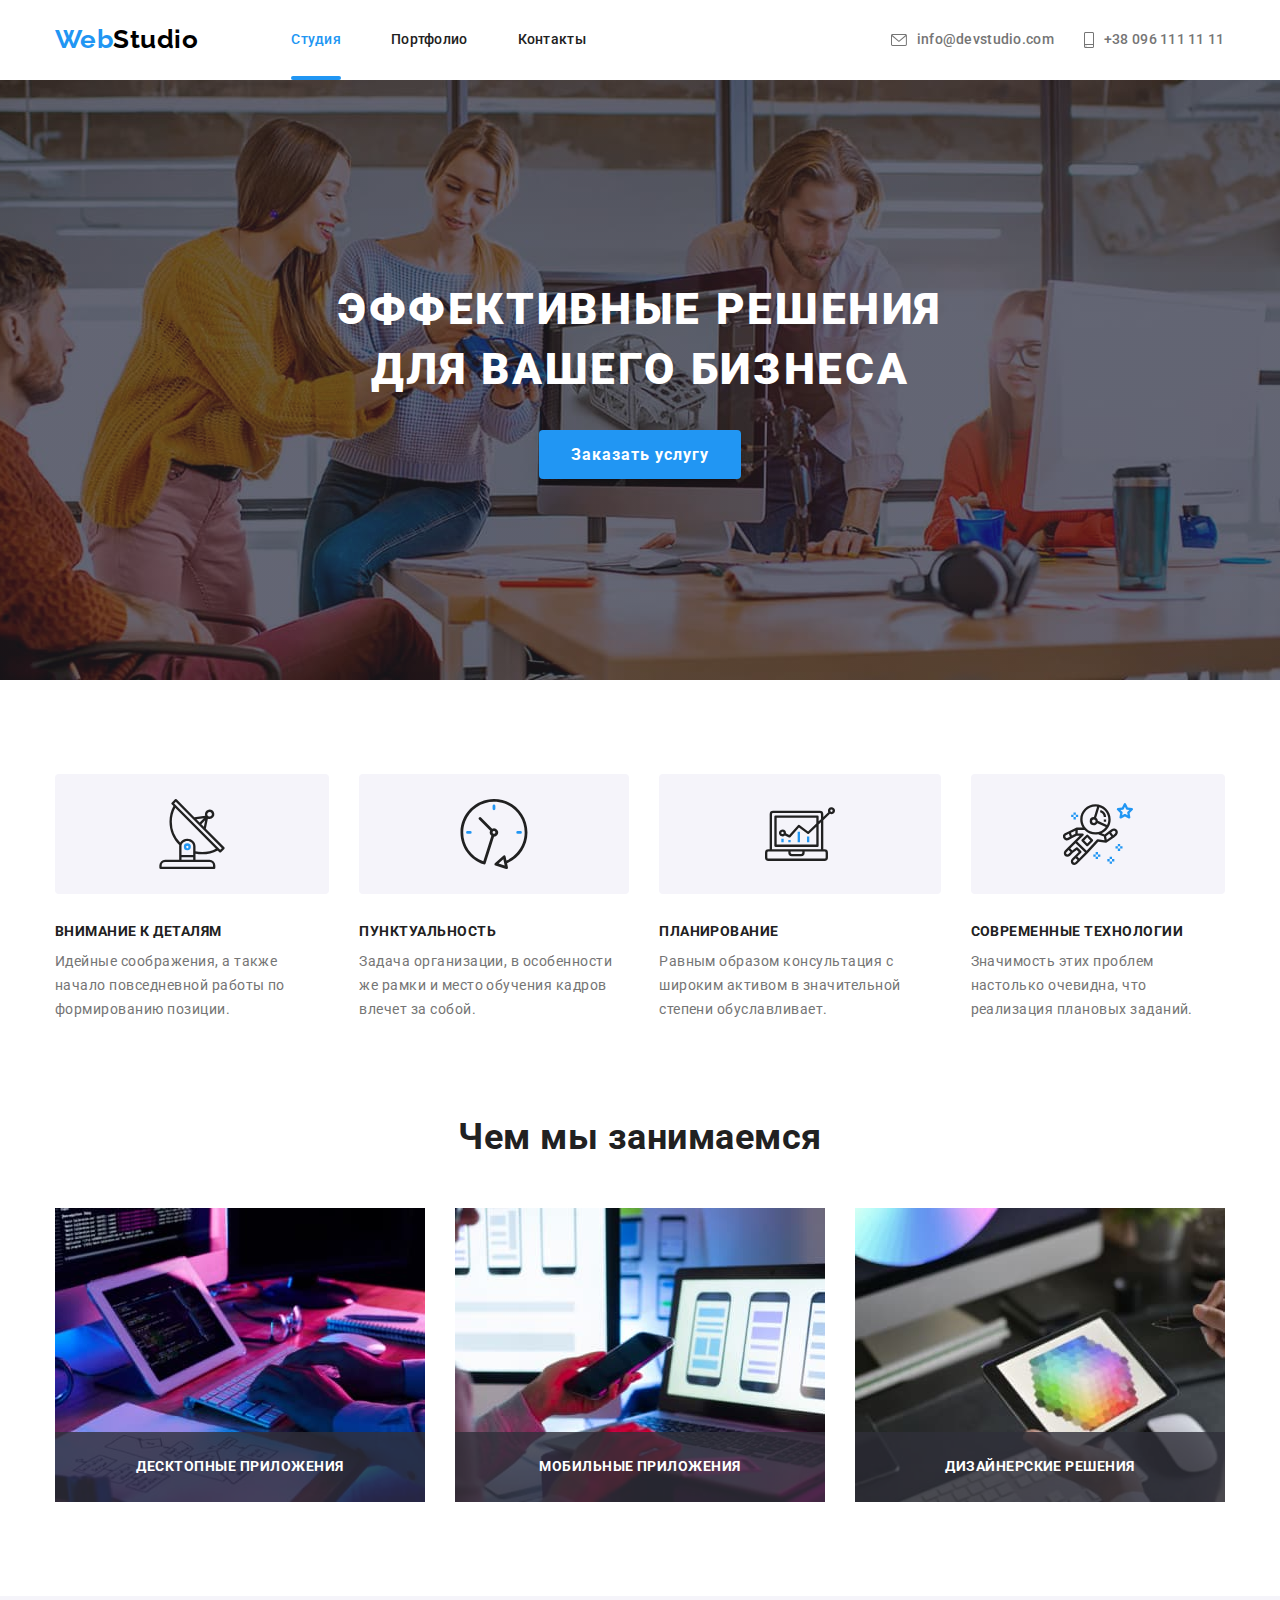
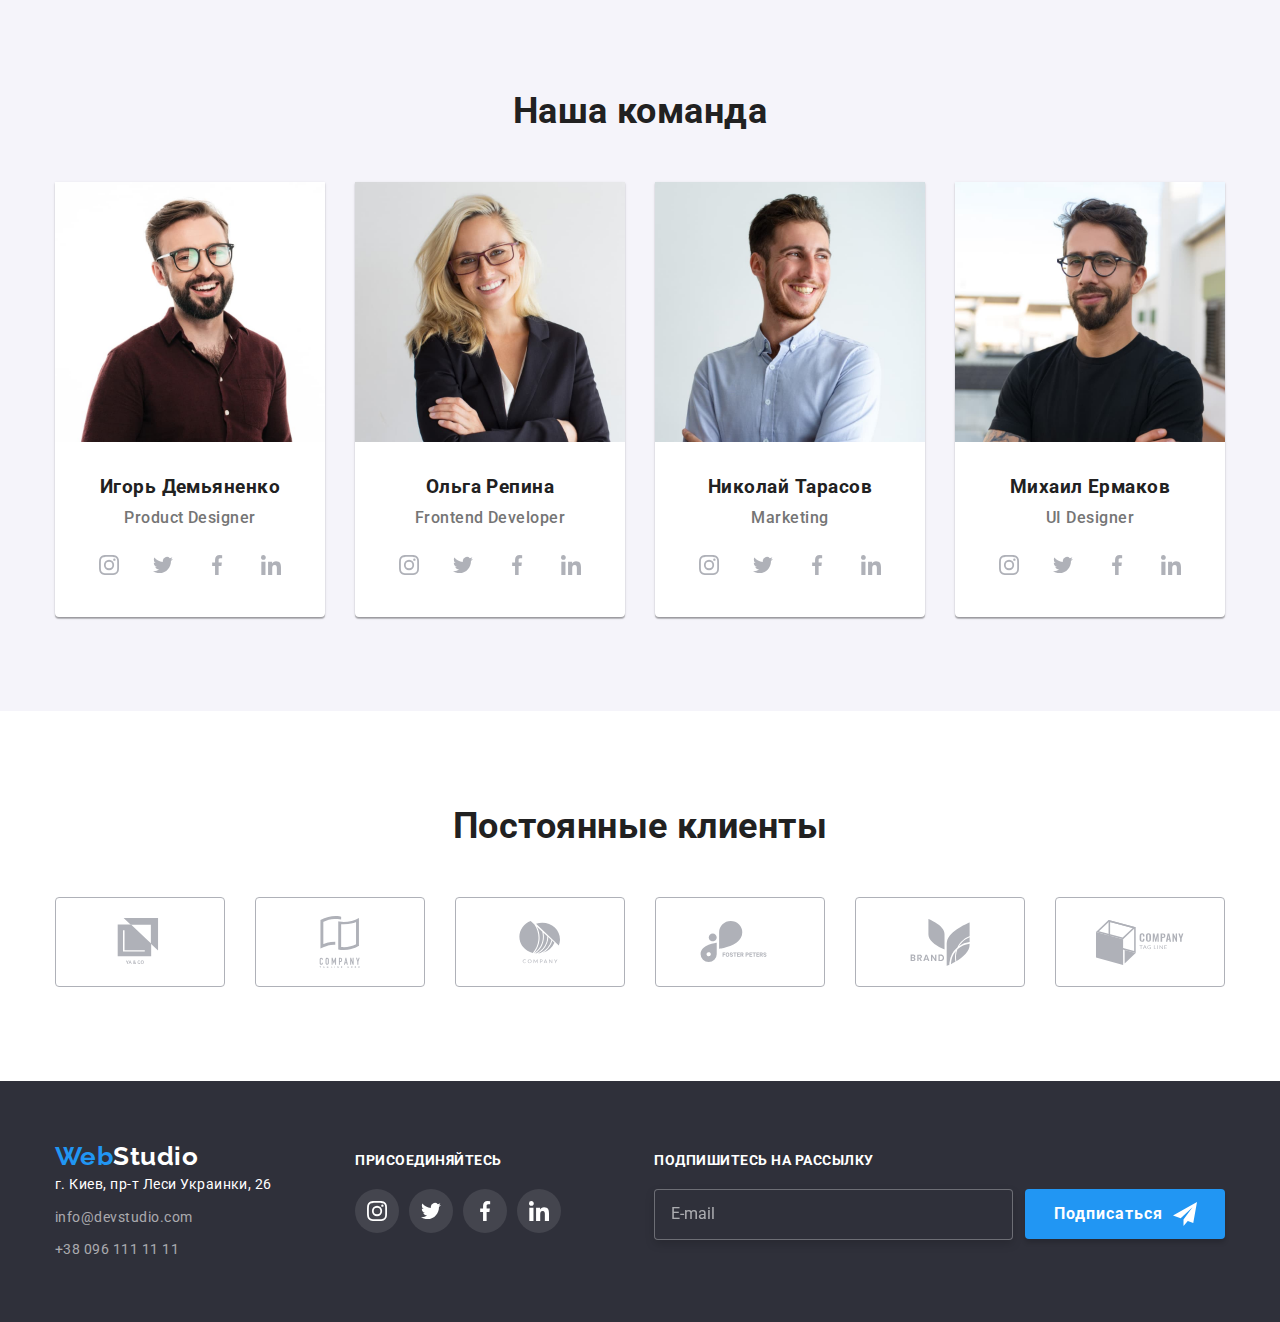
==== index.html @ 3067568b "Редактирует классы, добавляет основные scss файлы" ====
<!DOCTYPE html>
<html lang="ru">

<head>
    <meta charset="UTF-8">
    <meta name="viewport" content="width=device-width, initial-scale=1.0">
    <link rel="stylesheet" href="https://cdnjs.cloudflare.com/ajax/libs/modern-normalize/1.0.0/modern-normalize.min.css">
    <link rel="preconnect" href="https://fonts.gstatic.com">
    <link rel="stylesheet" href="https://fonts.googleapis.com/css2?family=Raleway:wght@700&family=Roboto:wght@400;500;700;900&display=swap">
    <link rel="stylesheet" href="./css/main.min.css">
    <title>Студия</title>
</head>

<body>
    <!-- Шапка сайта-->
    <header class="header">
        <div class="container header-container">
            <nav class="header-nav">
                <a href="#" class="link logo header-logo"><span class="logo-web">Web</span>Studio</a>
                <ul class="list nav-list">
                    <li class="nav-item"><a class="link nav-link nav-link--current" href="./index.html">Студия</a></li>
                    <li class="nav-item"><a class="link nav-link nav-link--inactive" href="./portfolio.html">Портфолио</a></li>
                    <li class="nav-item"><a class="link nav-link nav-link--inactive" href="#">Контакты</a></li>
                </ul>
            </nav>

            <ul class="list header-contacts">
                <li class="contacts-item contacts-item--position">
                    <a class="link contacts-link" href="mailto:info@devstudio.com">
                    <svg class="contacts-icon" width="16px" height="12px">
                        <use href="./images/sprite.svg#icon-envelope"></use>
                    </svg>
                    info@devstudio.com</a>
                </li>
                <li class="contacts-item">
                    <a class="link contacts-link" href="tel:+380961111111">
                    <svg class="contacts-icon" width="10px" height="16px">
                        <use href="./images/sprite.svg#icon-smartphone"></use>
                    </svg>
                    +38 096 111 11 11</a>
                </li>
            </ul>
        </div>
    </header>

    <main>
        <!-- Герой -->
        <div class="hero-overlay">
            <section class="hero">
                <div class="container hero-container">
                    <h1 class="hero-title">Эффективные решения <br />для вашего бизнеса</h1>
                    <button class="hero-button" data-modal-open type="button" >Заказать услугу</button>
                </div>
            </section>
        </div>

        <!-- Преимущества -->
        <section class="advantages">
            <div class="container">
                <h2 class="advantages-title">Наши преимущества</h2>
                <ul class="list advantages-list">
                    <li class="advantages-item">
                        <div class="advantages-img">
                            <svg class="advantages-icon" width="70px" height="70px">
                                <use href="./images/sprite.svg#icon-antenna"></use>
                            </svg>
                        </div>
                        <h3 class="advantages-subtitle">Внимание к деталям</h3>
                        <p class="advantages-text">Идейные соображения, а также начало повседневной работы по формированию позиции.</p>
                    </li>
                    <li class="advantages-item">
                        <div class="advantages-img">
                            <svg class="advantages-icon" width="70px" height="70px">
                                <use href="./images/sprite.svg#icon-clock"></use>
                            </svg>
                        </div>
                        <h3 class="advantages-subtitle">Пунктуальность</h3>
                        <p class="advantages-text">Задача организации, в особенности же рамки и место обучения кадров влечет за собой.</p>
                    </li>
                    <li class="advantages-item">
                        <div class="advantages-img">
                            <svg class="advantages-icon" width="70px" height="70px">
                                <use href="./images/sprite.svg#icon-diagram"></use>
                            </svg>
                        </div>
                        <h3 class="advantages-subtitle">Планирование</h3>
                        <p class="advantages-text">Равным образом консультация с широким активом в значительной степени обуславливает.</p>
                    </li>
                    <li class="advantages-item">
                        <div class="advantages-img">
                            <svg class="advantages-icon" width="70px" height="70px">
                                <use href="./images/sprite.svg#icon-astronaut"></use>
                            </svg>
                        </div>
                        <h3 class="advantages-subtitle">Современные технологии</h3>
                        <p class="advantages-text">Значимость этих проблем настолько очевидна, что реализация плановых заданий.</p>
                    </li>
                </ul>
            </div>
        </section>

        <!-- Специализация -->
        <section class="specialty">
            <div class="container">
                <h2 class="specialty-title">Чем мы занимаемся</h2>
                <ul class="list specialty-list">
                    <li class="specialty-item">
                        <div class="specialty-thumb">
                            <img class="specialty-img" src="./images/occupation1.jpg" 
                            alt="Верстка веб-страниц"
                            width="370"
                            />
                            <div class="specialty-div">
                                <h3 class="specialty-subtitle">
                                    Десктопные приложения
                                </h3>
                            </div>
                        </div>
                    </li>
                    <li class="specialty-item">
                        <div class="specialty-thumb">
                            <img class="specialty-img" src="./images/occupation2.jpg" 
                            alt="Создание пользовательского интерфейса"
                            width="370"
                            />
                            <div class="specialty-div">
                                <h3 class="specialty-subtitle">
                                    Мобильные приложения
                                </h3>
                            </div>
                        </div>
                    </li>
                    <li class="specialty-item">
                        <div class="specialty-thumb">
                            <img  class="specialty-img" src="./images/occupation3.jpg" 
                            alt="Подбор цветовой палитры"
                            width="370"
                            />
                            <div class="specialty-div">
                                <h3 class="specialty-subtitle">
                                    Дизайнерские решения
                                </h3>
                            </div>
                        </div>
                    </li>
                </ul>
            </div>
        </section>

        <!-- Команда -->
        <section class="team">
            <div class="container">
                <h2 class="team-title">Наша команда</h2>
                <ul class="list workers-list">
                    <li class="workers-item">
                        <img src="./images/worker1.jpg" 
                        alt="Фото члена команды номер 1"
                        width="270"
                        />
                        <h3 class="workers-name">Игорь Демьяненко</h3>
                        <p class="workers-text">Product Designer</p>
                        <ul class="list social-list">
                            <li class="social-item">
                                <a class="link social-link" href="#">
                                    <svg class="social-icon" wigth="20" height="20">
                                        <use href="./images/sprite.svg#icon-instagram1"></use>
                                    </svg>
                                </a>
                            </li>
                            <li class="social-item">
                                <a class="link social-link" href="#">
                                    <svg class="social-icon" wigth="20" height="20">
                                        <use href="./images/sprite.svg#icon-twitter1"></use>
                                    </svg>
                                </a>
                            </li>
                            <li class="social-item">
                                <a class="link social-link" href="#">
                                    <svg class="social-icon" wigth="20" height="20">
                                        <use href="./images/sprite.svg#icon-facebook1"></use>
                                    </svg>
                                </a>
                            </li>
                            <li class="social-item">
                                <a class="link social-link" href="#">
                                    <svg class="social-icon" wigth="20" height="20">
                                        <use href="./images/sprite.svg#icon-linkedin1"></use>
                                    </svg>
                                </a>
                            </li>
                        </ul>
                    </li>
                    <li class="workers-item">
                        <img src="./images/worker2.jpg" 
                        alt="Фото члена команды номер 2"
                        width="270"
                        />
                        <h3 class="workers-name">Ольга Репина</h3>
                        <p class="workers-text">Frontend Developer</p>
                        <ul class="list social-list">
                            <li class="social-item">
                                <a class="link social-link" href="#">
                                    <svg class="social-icon" wigth="20" height="20">
                                        <use href="./images/sprite.svg#icon-instagram1"></use>
                                    </svg>
                                </a>
                            </li>
                            <li class="social-item">
                                <a class="link social-link" href="#">
                                    <svg class="social-icon" wigth="20" height="20">
                                        <use href="./images/sprite.svg#icon-twitter1"></use>
                                    </svg>
                                </a>
                            </li>
                            <li class="social-item">
                                <a class="link social-link" href="#">
                                    <svg class="social-icon" wigth="20" height="20">
                                        <use href="./images/sprite.svg#icon-facebook1"></use>
                                    </svg>
                                </a>
                            </li>
                            <li class="social-item">
                                <a class="link social-link" href="#">
                                    <svg class="social-icon" wigth="20" height="20">
                                        <use href="./images/sprite.svg#icon-linkedin1"></use>
                                    </svg>
                                </a>
                            </li>
                        </ul>
                    </li>
                    <li class="workers-item">
                        <img src="./images/worker3.jpg" 
                        alt="Фото члена команды номер 3"
                        width="270"
                        />
                        <h3 class="workers-name">Николай Тарасов</h3>
                        <p class="workers-text">Marketing</p>
                        <ul class="list social-list">
                            <li class="social-item">
                                <a class="link social-link" href="#">
                                    <svg class="social-icon" wigth="20" height="20">
                                        <use href="./images/sprite.svg#icon-instagram1"></use>
                                    </svg>
                                </a>
                            </li>
                            <li class="social-item">
                                <a class="link social-link" href="#">
                                    <svg class="social-icon" wigth="20" height="20">
                                        <use href="./images/sprite.svg#icon-twitter1"></use>
                                    </svg>
                                </a>
                            </li>
                            <li class="social-item">
                                <a class="link social-link" href="#">
                                    <svg class="social-icon" wigth="20" height="20">
                                        <use href="./images/sprite.svg#icon-facebook1"></use>
                                    </svg>
                                </a>
                            </li>
                            <li class="social-item">
                                <a class="link social-link" href="#">
                                    <svg class="social-icon" wigth="20" height="20">
                                        <use href="./images/sprite.svg#icon-linkedin1"></use>
                                    </svg>
                                </a>
                            </li>
                        </ul>
                    </li>
                    <li class="workers-item"> 
                        <img src="./images/worker4.jpg" 
                        alt="Фото члена команды номер 4"
                        width="270"
                        />
                        <h3 class="workers-name">Михаил Ермаков</h3>
                        <p class="workers-text">UI Designer</p>
                        <ul class="list social-list">
                            <li class="social-item">
                                <a class="link social-link" href="#">
                                    <svg class="social-icon" wigth="20" height="20">
                                        <use href="./images/sprite.svg#icon-instagram1"></use>
                                    </svg>
                                </a>
                            </li>
                            <li class="social-item">
                                <a class="link social-link" href="#">
                                    <svg class="social-icon" wigth="20" height="20">
                                        <use href="./images/sprite.svg#icon-twitter1"></use>
                                    </svg>
                                </a>
                            </li>
                            <li class="social-item">
                                <a class="link social-link" href="#">
                                    <svg class="social-icon" wigth="20" height="20">
                                        <use href="./images/sprite.svg#icon-facebook1"></use>
                                    </svg>
                                </a>
                            </li>
                            <li class="social-item">
                                <a class="link social-link" href="#">
                                    <svg class="social-icon" wigth="20" height="20">
                                        <use href="./images/sprite.svg#icon-linkedin1"></use>
                                    </svg>
                                </a>
                            </li>
                        </ul>
                    </li>
                </ul>
            </div>
        </section>

        <!-- Постоянные клиенты -->
        <section class="customers">
            <div class="container">
                <h2 class="customers-title">Постоянные клиенты</h2>
                <ul class="list customers-list">
                    <li class="customers-item">
                        <a class="link customers-link" href="#">
                            <svg class="customers-icon" wigth="44.27" height="49.23">
                                <use href="./images/sprite.svg#icon-logo1"></use>
                            </svg>
                        </a>
                    </li>
                    <li class="customers-item">
                        <a class="link customers-link" href="#">
                            <svg class="customers-icon" wigth="40" height="52">
                                <use href="./images/sprite.svg#icon-logo2">
                            </svg>
                        </a>
                    </li>
                    <li class="customers-item">
                        <a class="link customers-link" href="#">
                            <svg class="customers-icon" wigth="41" height="42.6">
                                <use href="./images/sprite.svg#icon-logo3">
                            </svg>
                        </a>
                    </li>
                    <li class="customers-item">
                        <a class="link customers-link" href="#">
                            <svg class="customers-icon" wigth="79.66" height="42.02">
                                <use href="./images/sprite.svg#icon-logo4">
                            </svg>
                        </a>
                    </li>
                    <li class="customers-item">
                        <a class="link customers-link" href="#">
                            <svg class="customers-icon" wigth="59" height="47">
                                <use href="./images/sprite.svg#icon-logo5">
                            </svg>
                        </a>
                    </li>
                    <li class="customers-item">
                        <a class="link customers-link" href="#">
                            <svg class="customers-icon" wigth="88.48" height="45.44">
                                <use href="./images/sprite.svg#icon-logo6">
                            </svg>
                        </a>
                    </li>
                </ul>
            </div>
        </section>
    </main>

    <!-- Футер -->
    <footer class="footer-section">
        <div class="container footer-container">

            <!-- Контакты в футере -->
            <div class="contacts-footer">
                <a class="logo link" href="#">
                    <span class="logo-web">Web</span><span class="logo-studio">Studio</span>
                </a>
                
                <ul class="footer list">
                    <li class="footer-item">
                        <address>г. Киев, пр-т Леси Украинки, 26</address>
                    </li>
                    <li class="footer-item">
                        <a class="contact link" href="mailto:info@devstudio.com">info@devstudio.com</a>
                    </li>
                    <li class="footer-item">
                        <a class="contact link" href="tel:+380961111111">+38 096 111 11 11</a>
                    </li>
                </ul>
            </div>

            <!-- Соц. сети в футере -->
            <div class="join-footer">
                <h3 class="join-title">Присоединяйтесь</h3>
                <ul class="join list">
                    <li class="join-item icon-instagram">
                        <a class="link" href="#">
                            <svg class="join-icon" wigth="20" height="20">
                                <use href="./images/sprite.svg#icon-instagram1">
                            </svg>
                        </a>
                    </li>
                    <li class="join-item icon-twitter">
                        <a class="link" href="#">
                            <svg class="join-icon" wigth="20" height="20">
                                <use href="./images/sprite.svg#icon-twitter1">
                            </svg>
                        </a>
                    </li>
                    <li class="join-item icon-facebook">
                        <a class="link" href="#">
                            <svg class="join-icon" wigth="20" height="20">
                                <use href="./images/sprite.svg#icon-facebook1">
                            </svg>
                        </a>
                    </li>
                    <li class="join-item icon-linkedin">
                        <a class="link" href="#">
                            <svg class="join-icon" wigth="20" height="20">
                                <use href="./images/sprite.svg#icon-linkedin1">
                            </svg>
                        </a>
                    </li>
                </ul>
            </div>

            <!-- Подписаться в футере -->
             <form name="subscribe_form" class="subscribe-form" autocomplete="on">
                <div class="subscribe-field">
                    <label class="subscribe-label">
                        <span class="label-text">Подпишитесь на рассылку</span>
                        <input type="email" name="user_email" placeholder="E-mail"/>
                    </label>
                </div>
            </form>
            <div>
            <button type="submit" class="subscribe-button">
                Подписаться
                <svg class="subscribe-icon" width="24px" height="24px">
                    <use href="./images/sprite.svg#icon-send"></use>
                </svg>
            </button>
            </div>
        </div>

        <!-- Модальное окно -->
        <div class="backdrop is-hidden" data-modal>
            <div class="modal">
                <div class="close-button-contaiter">
                    <button class="close-button" data-modal-close type="button">
                        <svg class="close-icon" wigth="18" height="18">
                            <use href="./images/sprite.svg#icon-close"></use>
                        </svg>
                    </button>
                </div>

                <h2 class="modal-title">Оставьте свои данные, мы вам перезвоним</h2>
                <form name="user_form" class="user-form" autocomplete="on">
                    <div class="form-field">
                        <label for="user_name" class="form-label"></label>
                        <span class="label-title">Имя</span>
                        <div class="position-container">                           
                            <input type="text" name="user_name" id="user_name" class="form-input" />
                            <svg class="person icon-form" wigth="18" height="18">
                                <use href="./images/sprite.svg#icon-person"></use>
                            </svg>
                        </div>
                    </div>

                    <div class="form-field">
                        <label for="user_tel" class="form-label"></label>
                        <span class="label-title">Телефон</span>
                        <div class="position-container">
                            <input type="tel" name="user_tel" id="user_tel" class="form-input" />
                            <svg class="phone icon-form" wigth="18" height="18">
                                <use href="./images/sprite.svg#icon-phone"></use>
                            </svg>
                        </div>
                    </div>

                    <div class="form-field">
                        <label for="user_email" class="form-label"></label>
                        <span class="label-title">Почта</span>
                        <div class="position-container">
                            <input type="email" name="user_email" id="user_email" class="form-input" />
                            <svg class="email icon-form" wigth="18" height="18">
                                <use href="./images/sprite.svg#icon-email"></use>
                            </svg>
                        </div>
                    </div>

                    <div class="form-field">
                        <label class="form-label">
                            <span class="label-title">Комментарий</span>
                            <textarea name="comment" rows="5" 
                            class="comment" placeholder="Введите текст"></textarea>
                        </label>
                    </div>
                    
                    <div class="agreement-field">                        
                        <label class="agree-label">
                            <input type="checkbox" name="agreement" value="agree" class="agree-checkbox" />
                            <span class="check-icon"></span>
                            <span class="agree-text">Соглашаюсь с рассылкой и принимаю
                                <a class="agree-link" href="#">Условия договора</a> 
                            </span>
                        </label>
                    </div>

                    <div class="button-field">
                        <button type="submit" class="send-button">
                            Отправить
                        </button>
                    </div>
                </form>

            </div>
        </div>
    </footer>

    <script src="./js/modal.js"></script>
</body>
</html>
---- css/main.min.css ----
html{-webkit-box-sizing:border-box;box-sizing:border-box}*,*::before,*::after{-webkit-box-sizing:inherit;box-sizing:inherit}body{margin:0;font-family:"Roboto",sans-serif;letter-spacing:0.03em;color:#212121;background-color:#fff}.list{list-style:none}.link{text-decoration:none}.link:visited{color:#212121}.container{width:1200px;margin-right:auto;margin-left:auto;padding-right:15px;padding-left:15px}h1,h2,h3,p{margin-top:0;margin-bottom:0}ul{margin-top:0;margin-bottom:0;padding-left:0}.logo{font-family:"Raleway",sans-serif;font-weight:700;font-size:26px;line-height:1.2;color:#000}.logo-web{color:#2196f3}.logo-studio{color:#fff}.header-container{display:-webkit-box;display:-ms-flexbox;display:flex;-webkit-box-align:center;-ms-flex-align:center;align-items:center}.header-logo{display:-webkit-box;display:-ms-flexbox;display:flex;-webkit-box-align:center;-ms-flex-align:center;align-items:center;margin-right:93px}.header-nav{display:-webkit-box;display:-ms-flexbox;display:flex}.nav-list{display:-webkit-box;display:-ms-flexbox;display:flex;margin-right:305px}.nav-link{display:block;padding:32px 0;font-weight:500;font-size:14px;line-height:1.14;letter-spacing:0.02em;color:inherit;-webkit-transition:color 250ms cubic-bezier(0.4, 0, 0.2, 1);transition:color 250ms cubic-bezier(0.4, 0, 0.2, 1)}.nav-item:not(:last-child){margin-right:50px}.nav-link:hover,.nav-link:focus,.contacts-link:hover,.contacts-link:focus{color:#2196f3;-webkit-transition:color 250ms cubic-bezier(0.4, 0, 0.2, 1);transition:color 250ms cubic-bezier(0.4, 0, 0.2, 1)}.nav-link--current.link{position:relative;color:#2196f3}.nav-link--inactive{position:relative}.nav-link--current::after,.nav-link--inactive::after{position:absolute;content:'';width:100%;height:4px;bottom:0;left:0;background-color:#2196f3;border-radius:2px}.nav-link--inactive::after{opacity:0;-webkit-transition:opacity 250ms cubic-bezier(0.4, 0, 0.2, 1);transition:opacity 250ms cubic-bezier(0.4, 0, 0.2, 1)}.nav-link--inactive:hover::after,.nav-link--inactive:focus::after{opacity:1;-webkit-transition:opacity 250ms cubic-bezier(0.4, 0, 0.2, 1);transition:opacity 250ms cubic-bezier(0.4, 0, 0.2, 1)}.contacts-link{display:-webkit-inline-box;display:-ms-inline-flexbox;display:inline-flex;-webkit-box-align:center;-ms-flex-align:center;align-items:center;font-weight:500;font-size:14px;line-height:1.14;letter-spacing:0.02em;color:#757575;-webkit-transition:color 250ms cubic-bezier(0.4, 0, 0.2, 1);transition:color 250ms cubic-bezier(0.4, 0, 0.2, 1)}.header-contacts,.contacts-item{display:-webkit-inline-box;display:-ms-inline-flexbox;display:inline-flex;-webkit-box-align:center;-ms-flex-align:center;align-items:center}.contacts-item--position{margin-right:30px}.contacts-icon{margin-right:10px;fill:currentColor}.hero-overlay{height:600px;max-width:1600px;margin:0 auto;background-color:#2f303a;background-image:-webkit-gradient(linear, left top, right top, from(rgba(47,48,58,0.4)), to(rgba(47,48,58,0.4))),url(../images/hero-bg-image.jpg),url(../images/overlay-img.jpg);background-image:linear-gradient(to right, rgba(47,48,58,0.4), rgba(47,48,58,0.4)),url(../images/hero-bg-image.jpg),url(../images/overlay-img.jpg);background-size:cover;background-repeat:no-repeat;background-position:center}.hero{text-align:center;padding:200px 0}.hero-container{display:-webkit-box;display:-ms-flexbox;display:flex;-webkit-box-orient:vertical;-webkit-box-direction:normal;-ms-flex-direction:column;flex-direction:column;-webkit-box-align:center;-ms-flex-align:center;align-items:center;margin:auto}.hero-title{margin-bottom:30px;font-weight:900;font-size:44px;line-height:1.36;letter-spacing:0.06em;text-transform:uppercase;color:#fff}.hero-button{padding:10px 32px;display:-webkit-box;display:-ms-flexbox;display:flex;-webkit-box-align:center;-ms-flex-align:center;align-items:center;cursor:pointer;font-family:inherit;font-weight:700;font-size:16px;line-height:1.86;letter-spacing:0.06em;color:#fff;background-color:#2196f3;-webkit-box-shadow:0px 4px 4px rgba(0,0,0,0.15);box-shadow:0px 4px 4px rgba(0,0,0,0.15);border-color:#2196f3;border-radius:4px;border-style:none}.advantages{padding:94px 0}.advantages-title{position:absolute;clip:rect(0 0 0 0);width:1px;height:1px;margin:-1px}.advantages-list{display:-webkit-box;display:-ms-flexbox;display:flex;-ms-flex-preferred-size:calc((100% - 90px) / 4);flex-basis:calc((100% - 90px) / 4)}.advantages-item:not(:last-child){margin-right:30px}.advantages-img{display:-webkit-box;display:-ms-flexbox;display:flex;-webkit-box-pack:center;-ms-flex-pack:center;justify-content:center;-webkit-box-align:center;-ms-flex-align:center;align-items:center;height:120px;border-radius:4px;margin-bottom:30px;background-color:#f5f4fa}.advantages-subtitle{margin-bottom:10px;font-weight:700;font-size:14px;line-height:1.14;text-transform:uppercase}.advantages-text{color:#757575;font-size:14px;line-height:1.71}.specialty{padding-bottom:94px}.specialty-title{margin-bottom:50px;font-weight:700;font-size:36px;line-height:1.17;text-align:center}.specialty-list{display:-webkit-box;display:-ms-flexbox;display:flex}.specialty-item:not(:last-child){margin-right:30px}.specialty-thumb{position:relative}.specialty-img{display:block}.specialty-div{position:absolute;left:0;bottom:0;width:100%;padding:27px 0;background-color:rgba(47,48,58,0.8)}.specialty-subtitle{font-weight:700;font-size:14px;line-height:1.14;text-align:center;text-transform:uppercase;color:#fff}.team{padding:94px 0;background-color:#f5f4fa}.team-title{margin-bottom:50px;font-weight:700;font-size:36px;line-height:1.17;text-align:center}.workers-list{display:-webkit-box;display:-ms-flexbox;display:flex;font-weight:500;font-size:16px;line-height:1.19}.workers-item{background-color:#fff;-webkit-box-shadow:0px 1px 3px rgba(0,0,0,0.12),0px 1px 1px rgba(0,0,0,0.14),0px 2px 1px rgba(0,0,0,0.2);box-shadow:0px 1px 3px rgba(0,0,0,0.12),0px 1px 1px rgba(0,0,0,0.14),0px 2px 1px rgba(0,0,0,0.2);border-radius:0px 0px 4px 4px}.workers-item:not(:last-child){margin-right:30px}.workers-name{margin-top:30px;margin-bottom:10px;text-align:center}.workers-text{margin-bottom:16px;text-align:center;color:#757575}.social-list{display:-webkit-box;display:-ms-flexbox;display:flex;-webkit-box-align:center;-ms-flex-align:center;align-items:center;-webkit-box-pack:justify;-ms-flex-pack:justify;justify-content:space-between;padding:0 32px;margin-bottom:30px}.social-link.link{display:-webkit-inline-box;display:-ms-inline-flexbox;display:inline-flex;-webkit-box-align:center;-ms-flex-align:center;align-items:center;height:44px;width:44px;border-radius:50%;color:#afb1b8;background-color:#fff;-webkit-transition:color 250ms cubic-bezier(0.4, 0, 0.2, 1),background-color 250ms cubic-bezier(0.4, 0, 0.2, 1);transition:color 250ms cubic-bezier(0.4, 0, 0.2, 1),background-color 250ms cubic-bezier(0.4, 0, 0.2, 1)}.social-link:hover,.social-link:focus{color:#fff;background-color:#2196f3;-webkit-transition:color 250ms cubic-bezier(0.4, 0, 0.2, 1),background-color 250ms cubic-bezier(0.4, 0, 0.2, 1);transition:color 250ms cubic-bezier(0.4, 0, 0.2, 1),background-color 250ms cubic-bezier(0.4, 0, 0.2, 1)}.social-icon{fill:currentColor}.customers{padding:94px 0}.customers-title{margin-bottom:50px;font-weight:700;font-size:36px;line-height:1.17;text-align:center;color:#212121}.customers-list{display:-webkit-box;display:-ms-flexbox;display:flex}.customers-link.link{display:-webkit-inline-box;display:-ms-inline-flexbox;display:inline-flex;-webkit-box-align:center;-ms-flex-align:center;align-items:center;-webkit-box-pack:center;-ms-flex-pack:center;justify-content:center;width:170px;height:90px;color:#afb1b8;border:1px solid #afb1b8;border-radius:4px;-webkit-transition:color 250ms cubic-bezier(0.4, 0, 0.2, 1),background-color 250ms cubic-bezier(0.4, 0, 0.2, 1);transition:color 250ms cubic-bezier(0.4, 0, 0.2, 1),background-color 250ms cubic-bezier(0.4, 0, 0.2, 1)}.customers-link:hover,.customers-link:focus{color:#2196f3;border:1px solid #2196f3;-webkit-transition:color 250ms cubic-bezier(0.4, 0, 0.2, 1),border 250ms cubic-bezier(0.4, 0, 0.2, 1);transition:color 250ms cubic-bezier(0.4, 0, 0.2, 1),border 250ms cubic-bezier(0.4, 0, 0.2, 1)}.customers-item:not(:last-child){margin-right:30px}.customers-icon{fill:currentColor}.portfolio-header{border-bottom:1px solid #ececec}.filter-and-examples{padding:94px 0}.filter-list{display:-webkit-box;display:-ms-flexbox;display:flex;-webkit-box-pack:center;-ms-flex-pack:center;justify-content:center;margin-bottom:50px;-ms-flex-wrap:wrap;flex-wrap:wrap}.filter-item:not(:last-child){margin-right:8px}.filter-button{border-radius:4px;border:none;padding:6px 22px;cursor:pointer;font-family:"Roboto",sans-serif;text-align:center;font-weight:500;font-size:16px;line-height:1.62;color:#212121;background-color:#f5f4fa;-webkit-transition:color 250ms cubic-bezier(0.4, 0, 0.2, 1),background-color 250ms cubic-bezier(0.4, 0, 0.2, 1),-webkit-box-shadow 250ms cubic-bezier(0.4, 0, 0.2, 1);transition:color 250ms cubic-bezier(0.4, 0, 0.2, 1),background-color 250ms cubic-bezier(0.4, 0, 0.2, 1),-webkit-box-shadow 250ms cubic-bezier(0.4, 0, 0.2, 1);transition:color 250ms cubic-bezier(0.4, 0, 0.2, 1),background-color 250ms cubic-bezier(0.4, 0, 0.2, 1),box-shadow 250ms cubic-bezier(0.4, 0, 0.2, 1);transition:color 250ms cubic-bezier(0.4, 0, 0.2, 1),background-color 250ms cubic-bezier(0.4, 0, 0.2, 1),box-shadow 250ms cubic-bezier(0.4, 0, 0.2, 1),-webkit-box-shadow 250ms cubic-bezier(0.4, 0, 0.2, 1)}.filter-button:focus,.filter-button:hover{color:#fff;background-color:#2196f3;-webkit-box-shadow:0px 3px 1px rgba(0,0,0,0.1),0px 1px 2px rgba(0,0,0,0.08),0px 2px 2px rgba(0,0,0,0.12);box-shadow:0px 3px 1px rgba(0,0,0,0.1),0px 1px 2px rgba(0,0,0,0.08),0px 2px 2px rgba(0,0,0,0.12);-webkit-transition:color 250ms cubic-bezier(0.4, 0, 0.2, 1),background-color 250ms cubic-bezier(0.4, 0, 0.2, 1),-webkit-box-shadow 250ms cubic-bezier(0.4, 0, 0.2, 1);transition:color 250ms cubic-bezier(0.4, 0, 0.2, 1),background-color 250ms cubic-bezier(0.4, 0, 0.2, 1),-webkit-box-shadow 250ms cubic-bezier(0.4, 0, 0.2, 1);transition:color 250ms cubic-bezier(0.4, 0, 0.2, 1),background-color 250ms cubic-bezier(0.4, 0, 0.2, 1),box-shadow 250ms cubic-bezier(0.4, 0, 0.2, 1);transition:color 250ms cubic-bezier(0.4, 0, 0.2, 1),background-color 250ms cubic-bezier(0.4, 0, 0.2, 1),box-shadow 250ms cubic-bezier(0.4, 0, 0.2, 1),-webkit-box-shadow 250ms cubic-bezier(0.4, 0, 0.2, 1)}.examples-title{position:absolute;clip:rect(0 0 0 0);width:1px;height:1px;margin:-1px}.examples-list{display:-webkit-box;display:-ms-flexbox;display:flex;-ms-flex-wrap:wrap;flex-wrap:wrap}.examples-item{-ms-flex-preferred-size:calc((100% - 60px) / 3);flex-basis:calc((100% - 60px) / 3);margin-right:30px;margin-bottom:30px}.examples-item:nth-child(3n){margin-right:0}.examples-item:nth-last-child(-n+3){margin-bottom:0}.examples-link{display:block;-webkit-transition:-webkit-box-shadow 250ms cubic-bezier(0.4, 0, 0.2, 1);transition:-webkit-box-shadow 250ms cubic-bezier(0.4, 0, 0.2, 1);transition:box-shadow 250ms cubic-bezier(0.4, 0, 0.2, 1);transition:box-shadow 250ms cubic-bezier(0.4, 0, 0.2, 1), -webkit-box-shadow 250ms cubic-bezier(0.4, 0, 0.2, 1)}.examples-link:hover,.examples-link:focus{-webkit-box-shadow:0px 1px 1px rgba(0,0,0,0.12),0px 4px 4px rgba(0,0,0,0.06),1px 4px 6px rgba(0,0,0,0.16);box-shadow:0px 1px 1px rgba(0,0,0,0.12),0px 4px 4px rgba(0,0,0,0.06),1px 4px 6px rgba(0,0,0,0.16);-webkit-transition:-webkit-box-shadow 250ms cubic-bezier(0.4, 0, 0.2, 1);transition:-webkit-box-shadow 250ms cubic-bezier(0.4, 0, 0.2, 1);transition:box-shadow 250ms cubic-bezier(0.4, 0, 0.2, 1);transition:box-shadow 250ms cubic-bezier(0.4, 0, 0.2, 1), -webkit-box-shadow 250ms cubic-bezier(0.4, 0, 0.2, 1)}.examples-thumb{position:relative;overflow:hidden}.examples-overlay{position:absolute;top:100%;left:0;width:100%;height:100%;background-color:rgba(33,150,243,0.9);-webkit-transform:0;transform:0;-webkit-transition:-webkit-transform 250ms cubic-bezier(0.4, 0, 0.2, 1);transition:-webkit-transform 250ms cubic-bezier(0.4, 0, 0.2, 1);transition:transform 250ms cubic-bezier(0.4, 0, 0.2, 1);transition:transform 250ms cubic-bezier(0.4, 0, 0.2, 1), -webkit-transform 250ms cubic-bezier(0.4, 0, 0.2, 1)}.examples-link:hover .examples-overlay,.examples-link:focus .examples-overlay{-webkit-transform:translateY(-100%);transform:translateY(-100%);-webkit-transition:-webkit-transform 250ms cubic-bezier(0.4, 0, 0.2, 1);transition:-webkit-transform 250ms cubic-bezier(0.4, 0, 0.2, 1);transition:transform 250ms cubic-bezier(0.4, 0, 0.2, 1);transition:transform 250ms cubic-bezier(0.4, 0, 0.2, 1), -webkit-transform 250ms cubic-bezier(0.4, 0, 0.2, 1)}.examples-overlay .overlay-text{padding:63px 24px;font-size:18px;line-height:1.55;color:#fff}.examples-text{position:relative;padding:20px 0 20px 24px;border-right:1px solid #eeeeee;border-bottom:1px solid #eeeeee;border-left:1px solid #eeeeee}.examples-text h2{margin-bottom:4px;font-weight:700;font-size:18px;line-height:2;letter-spacing:0.06em;color:#212121}.examples-text p{font-size:16px;line-height:1.9;color:#757575}.footer-section{background-color:#2f303a}.footer-container{display:-webkit-box;display:-ms-flexbox;display:flex}.contacts-footer{padding:60px 0;margin-right:70px}.footer-logo{margin-bottom:10px}.footer-list{padding-top:10px}.footer-item:not(:last-child){margin-bottom:9px}address{color:#fff;font-style:inherit;font-size:14px;line-height:1.71}.contact{color:rgba(255,255,255,0.6);font-size:14px;line-height:1.71}.join-footer{padding-top:72px;margin-left:auto}.join-title{margin-bottom:20px}.join-title,.label-text{font-weight:700;font-size:14px;line-height:1.14;text-transform:uppercase;color:#fff}.join.list{display:-webkit-box;display:-ms-flexbox;display:flex;-webkit-box-align:center;-ms-flex-align:center;align-items:center;-webkit-box-pack:center;-ms-flex-pack:center;justify-content:center;margin-right:93px}.join-item .link{display:-webkit-inline-box;display:-ms-inline-flexbox;display:inline-flex;-webkit-box-align:center;-ms-flex-align:center;align-items:center;height:44px;width:44px;color:#fff;background-color:rgba(255,255,255,0.1);border-radius:50%;-webkit-transition:background-color 250ms cubic-bezier(0.4, 0, 0.2, 1);transition:background-color 250ms cubic-bezier(0.4, 0, 0.2, 1)}.join-icon{fill:currentColor}.join-item .link:hover,.join-item .link:focus{background-color:#2196f3;-webkit-transition:background-color 250ms cubic-bezier(0.4, 0, 0.2, 1);transition:background-color 250ms cubic-bezier(0.4, 0, 0.2, 1)}.join-item:not(:last-child){margin-right:10px}.subscribe-field{display:-webkit-inline-box;display:-ms-inline-flexbox;display:inline-flex;-webkit-box-orient:vertical;-webkit-box-direction:normal;-ms-flex-direction:column;flex-direction:column;padding-top:72px}.label-text{display:block;padding-bottom:20px}.subscribe-field input{width:359px;padding:15px 0;background-color:#2f303a;border:1px solid rgba(255,255,255,0.3);border-radius:4px;-webkit-filter:drop-shadow(0px 4px 4px rgba(0,0,0,0.15));filter:drop-shadow(0px 4px 4px rgba(0,0,0,0.15))}.subscribe-field input{padding-left:16px;color:#fff}.subscribe-field input::-webkit-input-placeholder{font-weight:400;font-size:16px;line-height:1.25;color:rgba(255,255,255,0.6)}.subscribe-field input:-ms-input-placeholder{font-weight:400;font-size:16px;line-height:1.25;color:rgba(255,255,255,0.6)}.subscribe-field input::-ms-input-placeholder{font-weight:400;font-size:16px;line-height:1.25;color:rgba(255,255,255,0.6)}.subscribe-field input::placeholder{font-weight:400;font-size:16px;line-height:1.25;color:rgba(255,255,255,0.6)}.subscribe-button{display:-webkit-box;display:-ms-flexbox;display:flex;-webkit-box-align:center;-ms-flex-align:center;align-items:center;text-align:center;margin-top:108px;margin-left:12px;padding:10px 28px 10px 29px;font-weight:700;font-size:16px;line-height:1.88;letter-spacing:0.06em;-webkit-box-shadow:0px 4px 4px rgba(0,0,0,0.15);box-shadow:0px 4px 4px rgba(0,0,0,0.15);border:none;border-radius:4px;color:#fff;background-color:#2196f3}.subscribe-icon{margin-left:10px;fill:currentColor}.backdrop{position:fixed;top:0;left:0;width:100%;height:100%;background-color:rgba(0,0,0,0.2);opacity:1;-webkit-transition:opacity 250ms cubic-bezier(0.4, 0, 0.2, 1);transition:opacity 250ms cubic-bezier(0.4, 0, 0.2, 1)}.backdrop.is-hidden{opacity:0;pointer-events:none}.backdrop.is-hidden .modal{-webkit-transform:translate(-50%, -50%) scale(0.7);transform:translate(-50%, -50%) scale(0.7)}.modal{position:absolute;top:50%;left:50%;height:581px;width:528px;background-color:#fff;-webkit-box-shadow:0px 1px 3px rgba(0,0,0,0.12),0px 1px 1px rgba(0,0,0,0.14),0px 2px 1px rgba(0,0,0,0.2);box-shadow:0px 1px 3px rgba(0,0,0,0.12),0px 1px 1px rgba(0,0,0,0.14),0px 2px 1px rgba(0,0,0,0.2);border-radius:4px;-webkit-transform:translate(-50%, -50%) scale(1);transform:translate(-50%, -50%) scale(1);-webkit-transition:-webkit-transform 250ms cubic-bezier(0.4, 0, 0.2, 1);transition:-webkit-transform 250ms cubic-bezier(0.4, 0, 0.2, 1);transition:transform 250ms cubic-bezier(0.4, 0, 0.2, 1);transition:transform 250ms cubic-bezier(0.4, 0, 0.2, 1), -webkit-transform 250ms cubic-bezier(0.4, 0, 0.2, 1)}.close-button-contaiter{display:-webkit-box;display:-ms-flexbox;display:flex;-webkit-box-pack:end;-ms-flex-pack:end;justify-content:flex-end;-webkit-box-align:center;-ms-flex-align:center;align-items:center;margin-top:8px;margin-right:8px;margin-bottom:2px}.close-button{display:-webkit-box;display:-ms-flexbox;display:flex;-webkit-box-pack:center;-ms-flex-pack:center;justify-content:center;-webkit-box-align:center;-ms-flex-align:center;align-items:center;height:30px;width:30px;padding:0;color:#000;background-color:#fff;border:1px solid rgba(0,0,0,0.1);border-radius:50%;-webkit-transition:color 250ms cubic-bezier(0.4, 0, 0.2, 1);transition:color 250ms cubic-bezier(0.4, 0, 0.2, 1)}.close-icon{fill:currentColor}.close-button:hover,.close-button:focus{color:#2196f3;-webkit-transition:color 250ms cubic-bezier(0.4, 0, 0.2, 1);transition:color 250ms cubic-bezier(0.4, 0, 0.2, 1)}.modal-title{font-weight:700;font-size:20px;line-height:1.15;text-align:center;margin-bottom:12px;color:#212121}.user-form{width:448px;margin-left:auto;margin-right:auto}.user-form>.form-field{display:-webkit-box;display:-ms-flexbox;display:flex;-webkit-box-orient:vertical;-webkit-box-direction:normal;-ms-flex-direction:column;flex-direction:column}.form-input{height:40px;width:448px;padding:12px 12px 12px 42px}.comment{padding:12px 16px 12px}.form-input,.comment{border:1px solid rgba(33,33,33,0.2);border-radius:4px;outline:transparent;-webkit-transition:border 250ms cubic-bezier(0.4, 0, 0.2, 1);transition:border 250ms cubic-bezier(0.4, 0, 0.2, 1)}.form-field:nth-child(-n+3){margin-bottom:10px}.form-field:nth-child(4){margin-bottom:20px}.form-input:hover,.form-input:focus,.form-field:hover .form-input,.form-field:focus .form-input,.comment:hover,.comment:focus,.form-field:hover .comment,.form-field:focus .comment{border:1px solid #2196f3;cursor:pointer;-webkit-transition:border 250ms cubic-bezier(0.4, 0, 0.2, 1);transition:border 250ms cubic-bezier(0.4, 0, 0.2, 1)}.icon-form:hover,.icon-form:focus,.form-input:hover .icon-form,.form-input:focus .icon-form,.form-field:hover .icon-form,.form-field:focus-within .icon-form{color:#2196f3;cursor:pointer;-webkit-transition:color 250ms cubic-bezier(0.4, 0, 0.2, 1);transition:color 250ms cubic-bezier(0.4, 0, 0.2, 1)}.label-title{display:-webkit-box;display:-ms-flexbox;display:flex;padding-bottom:4px;font-size:12px;line-height:1.17;letter-spacing:0.01em;color:#757575}.position-container{position:relative}.position-container>svg{position:absolute;top:50%;left:12px;-webkit-transform:translateY(-50%);transform:translateY(-50%);width:18px;color:#212121;fill:currentColor}.comment{display:block;resize:none;height:120px;width:448px}.comment::-webkit-input-placeholder{font-size:14px;line-height:1.17;letter-spacing:0.01em;color:rgba(117,117,117,0.5)}.comment:-ms-input-placeholder{font-size:14px;line-height:1.17;letter-spacing:0.01em;color:rgba(117,117,117,0.5)}.comment::-ms-input-placeholder{font-size:14px;line-height:1.17;letter-spacing:0.01em;color:rgba(117,117,117,0.5)}.comment::placeholder{font-size:14px;line-height:1.17;letter-spacing:0.01em;color:rgba(117,117,117,0.5)}.user-form>.agreement-field{display:-webkit-box;display:-ms-flexbox;display:flex;-webkit-box-pack:center;-ms-flex-pack:center;justify-content:center;-webkit-box-align:center;-ms-flex-align:center;align-items:center;margin-bottom:30px}.agree-checkbox{position:absolute;width:1px;height:1px;margin:-1px;border:0;padding:0;clip:rect(0 0 0 0);overflow:hidden}.check-icon{display:inline-block;width:16px;height:15px;margin-right:7px;border:2px solid #212121;border-radius:2px}.agree-checkbox:checked+.check-icon{background-color:#2196f3;background-image:url(../images/check.svg);background-size:contain;border:2px solid transparent;background-origin:border-box}.user-form .agree-label{padding:0;margin:0;display:-webkit-box;display:-ms-flexbox;display:flex;-webkit-box-pack:center;-ms-flex-pack:center;justify-content:center;-webkit-box-align:center;-ms-flex-align:center;align-items:center}.agree-text{font-size:14px;line-height:1.71;color:#757575}.agree-link{font-size:14px;line-height:1.71;text-decoration-skip-ink:none;color:#2196f3}.agree-link:visited{color:#2196f3}.button-field{display:-webkit-box;display:-ms-flexbox;display:flex;-webkit-box-pack:center;-ms-flex-pack:center;justify-content:center}.send-button{padding:10px 55px 10px 56px;display:-webkit-box;display:-ms-flexbox;display:flex;-webkit-box-align:center;-ms-flex-align:center;align-items:center;text-align:center;cursor:pointer;font-family:inherit;font-weight:700;font-size:16px;line-height:1.86;letter-spacing:0.06em;color:#fff;background-color:#2196f3;-webkit-box-shadow:0px 4px 4px rgba(0,0,0,0.15);box-shadow:0px 4px 4px rgba(0,0,0,0.15);border-color:#2196f3;border-radius:4px;border-style:none}
/*# sourceMappingURL=main.min.css.map */
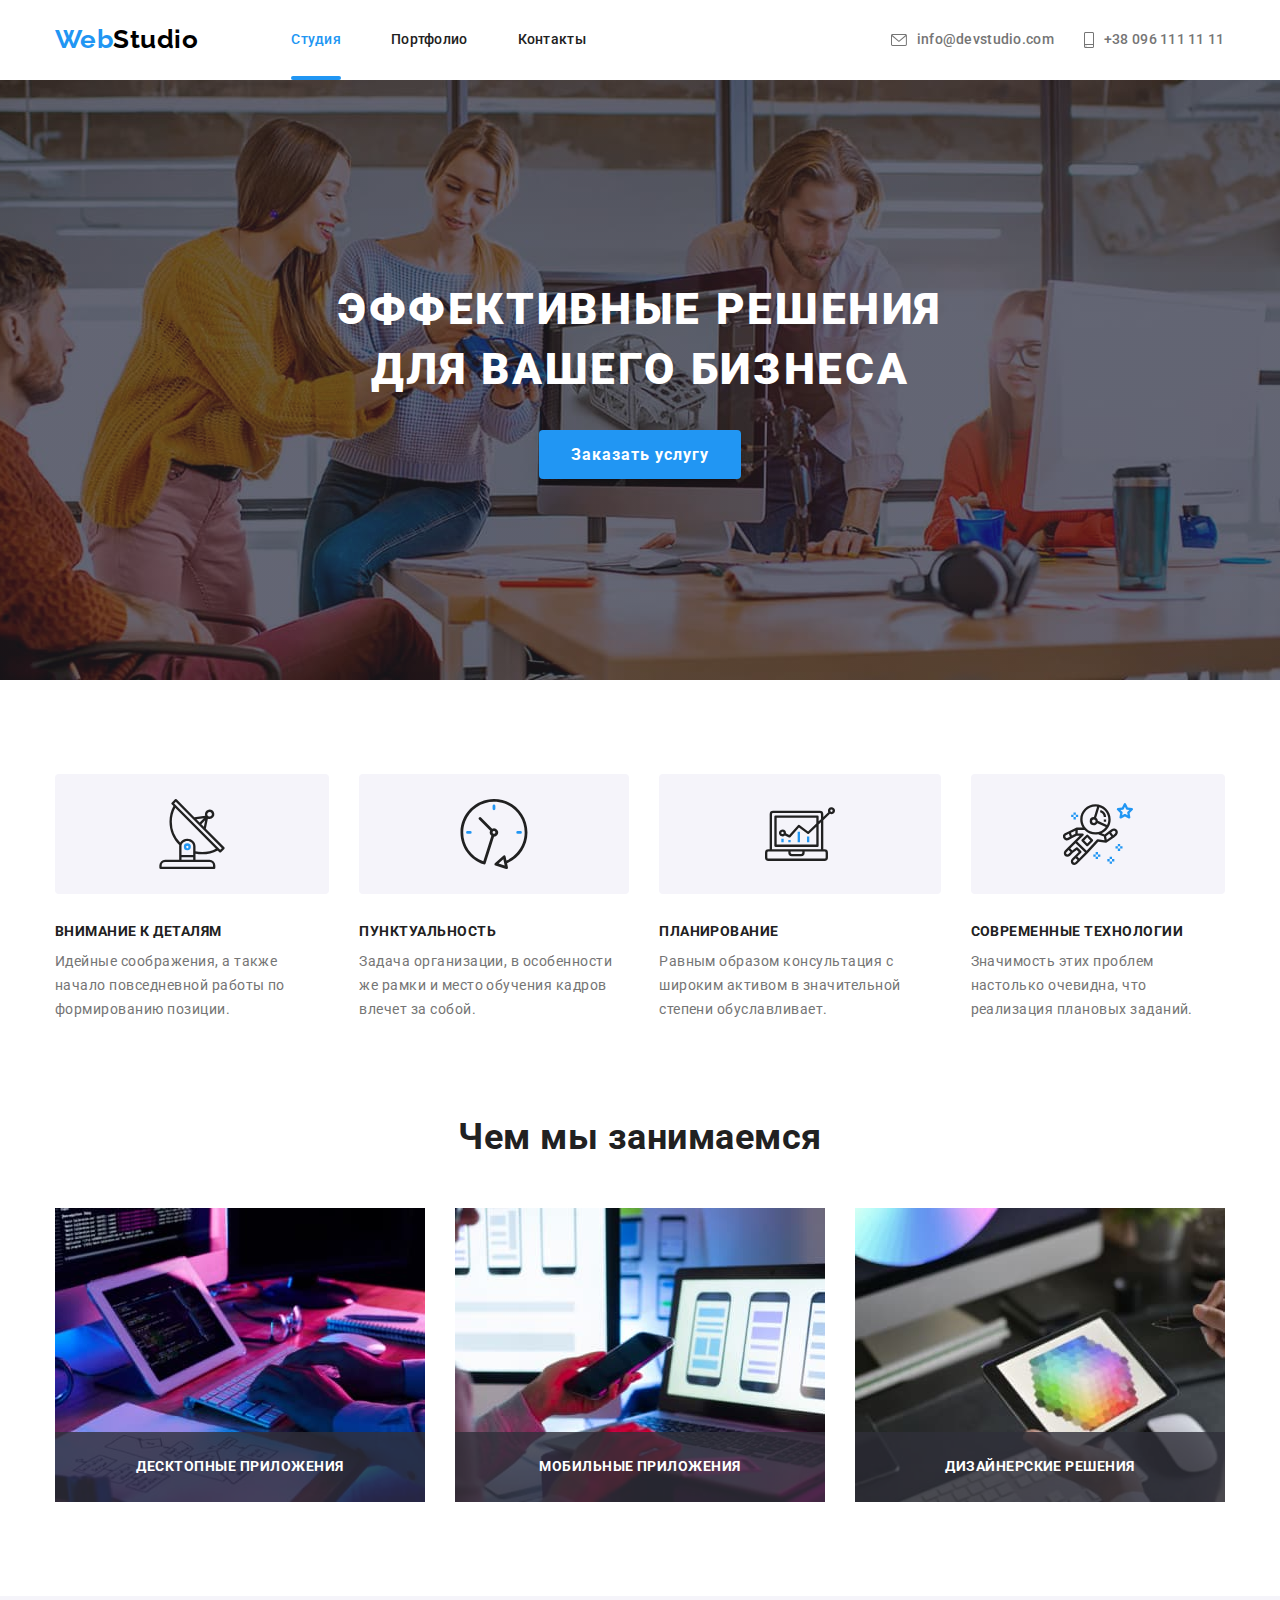
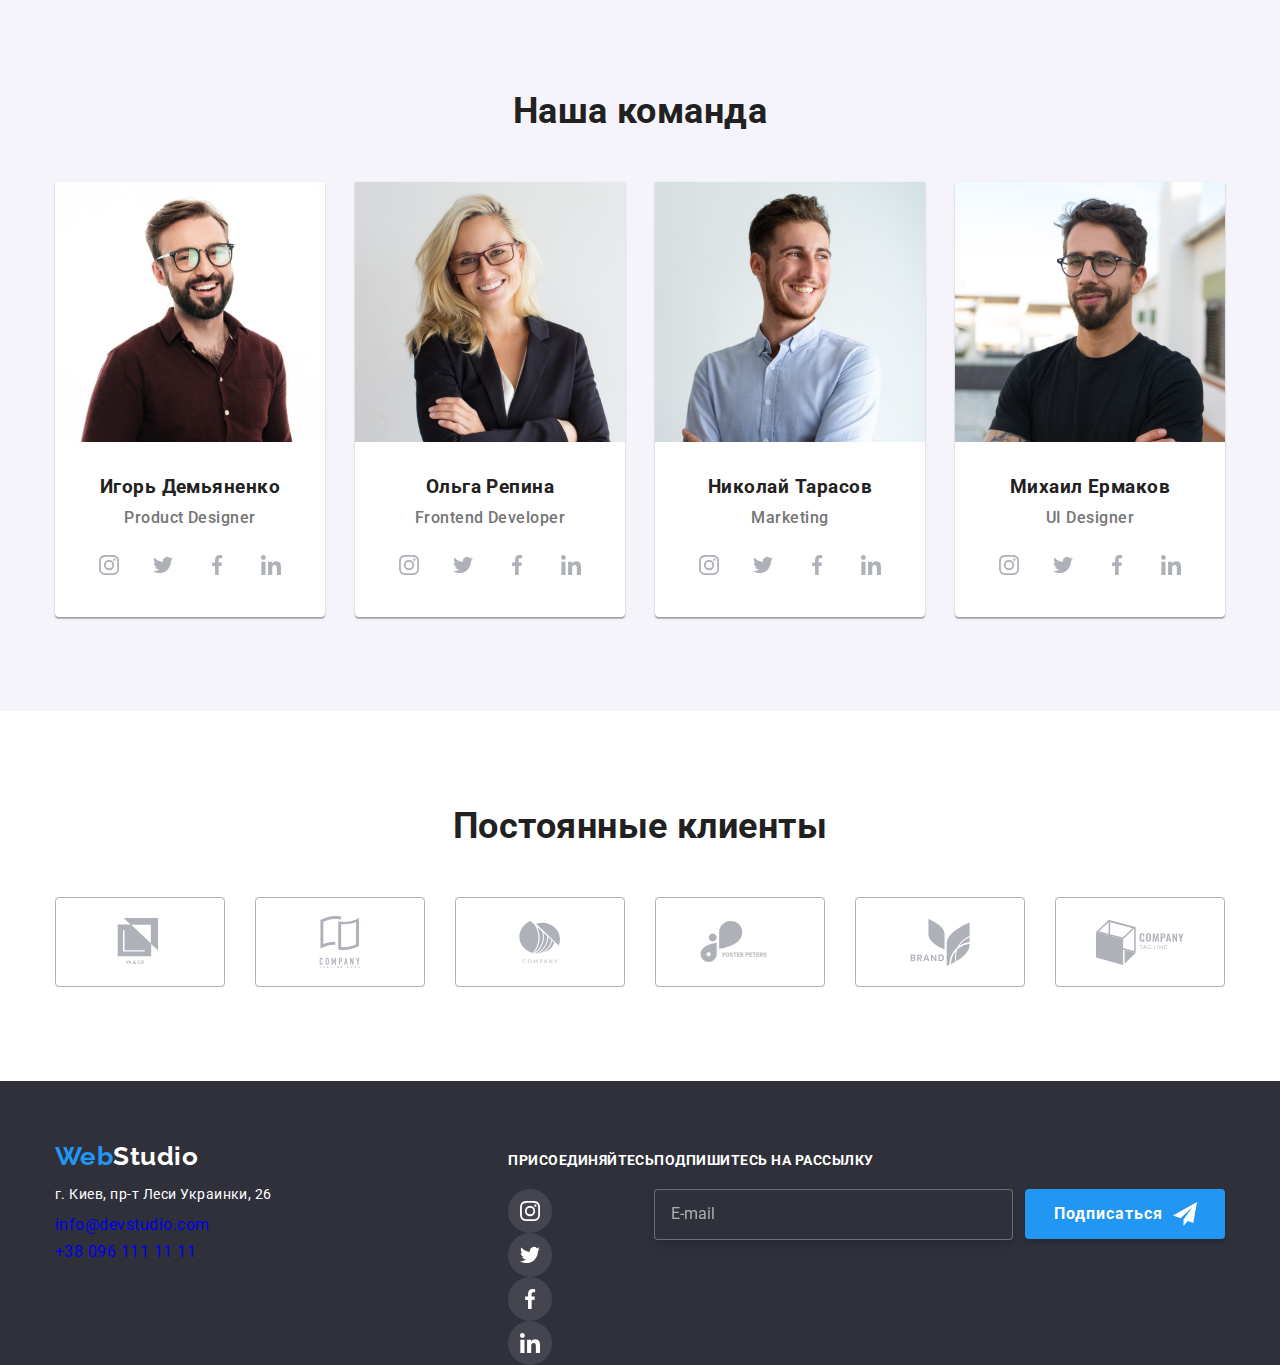
==== commit 182e3f27: "Изменяет имена классов" ====
--- a/index.html
+++ b/index.html
@@ -366,19 +366,19 @@
 
             <!-- Контакты в футере -->
             <div class="contacts-footer">
-                <a class="logo link" href="#">
+                <a class="link logo footer-logo" href="#">
                     <span class="logo-web">Web</span><span class="logo-studio">Studio</span>
                 </a>
-                
-                <ul class="footer list">
+            
+                <ul class="list footer-list">
                     <li class="footer-item">
-                        <address>г. Киев, пр-т Леси Украинки, 26</address>
+                        <address class="address">г. Киев, пр-т Леси Украинки, 26</address>
                     </li>
                     <li class="footer-item">
-                        <a class="contact link" href="mailto:info@devstudio.com">info@devstudio.com</a>
+                        <a class="link footer-contact" href="mailto:info@devstudio.com">info@devstudio.com</a>
                     </li>
                     <li class="footer-item">
-                        <a class="contact link" href="tel:+380961111111">+38 096 111 11 11</a>
+                        <a class="link footer-contact" href="tel:+380961111111">+38 096 111 11 11</a>
                     </li>
                 </ul>
             </div>
@@ -386,30 +386,30 @@
             <!-- Соц. сети в футере -->
             <div class="join-footer">
                 <h3 class="join-title">Присоединяйтесь</h3>
-                <ul class="join list">
+                <ul class="list join-list">
                     <li class="join-item icon-instagram">
-                        <a class="link" href="#">
+                        <a class="link join-link" href="#">
                             <svg class="join-icon" wigth="20" height="20">
                                 <use href="./images/sprite.svg#icon-instagram1">
                             </svg>
                         </a>
                     </li>
                     <li class="join-item icon-twitter">
-                        <a class="link" href="#">
+                        <a class="link join-link" href="#">
                             <svg class="join-icon" wigth="20" height="20">
                                 <use href="./images/sprite.svg#icon-twitter1">
                             </svg>
                         </a>
                     </li>
                     <li class="join-item icon-facebook">
-                        <a class="link" href="#">
+                        <a class="link join-link" href="#">
                             <svg class="join-icon" wigth="20" height="20">
                                 <use href="./images/sprite.svg#icon-facebook1">
                             </svg>
                         </a>
                     </li>
                     <li class="join-item icon-linkedin">
-                        <a class="link" href="#">
+                        <a class="link join-link" href="#">
                             <svg class="join-icon" wigth="20" height="20">
                                 <use href="./images/sprite.svg#icon-linkedin1">
                             </svg>
@@ -419,28 +419,29 @@
             </div>
 
             <!-- Подписаться в футере -->
-             <form name="subscribe_form" class="subscribe-form" autocomplete="on">
+            <form name="subscribe_form" class="subscribe-form" autocomplete="on">
                 <div class="subscribe-field">
                     <label class="subscribe-label">
                         <span class="label-text">Подпишитесь на рассылку</span>
-                        <input type="email" name="user_email" placeholder="E-mail"/>
+                        <input class="label-input" type="email" name="user_email" placeholder="E-mail" />
                     </label>
                 </div>
             </form>
             <div>
-            <button type="submit" class="subscribe-button">
-                Подписаться
-                <svg class="subscribe-icon" width="24px" height="24px">
-                    <use href="./images/sprite.svg#icon-send"></use>
-                </svg>
-            </button>
-            </div>
+                <button type="submit" class="subscribe-button">
+                    Подписаться
+                    <svg class="subscribe-icon" width="24px" height="24px">
+                        <use href="./images/sprite.svg#icon-send"></use>
+                    </svg>
+                </button>
+            </div>
+            
         </div>
 
         <!-- Модальное окно -->
         <div class="backdrop is-hidden" data-modal>
             <div class="modal">
-                <div class="close-button-contaiter">
+                <div class="close-contaiter">
                     <button class="close-button" data-modal-close type="button">
                         <svg class="close-icon" wigth="18" height="18">
                             <use href="./images/sprite.svg#icon-close"></use>
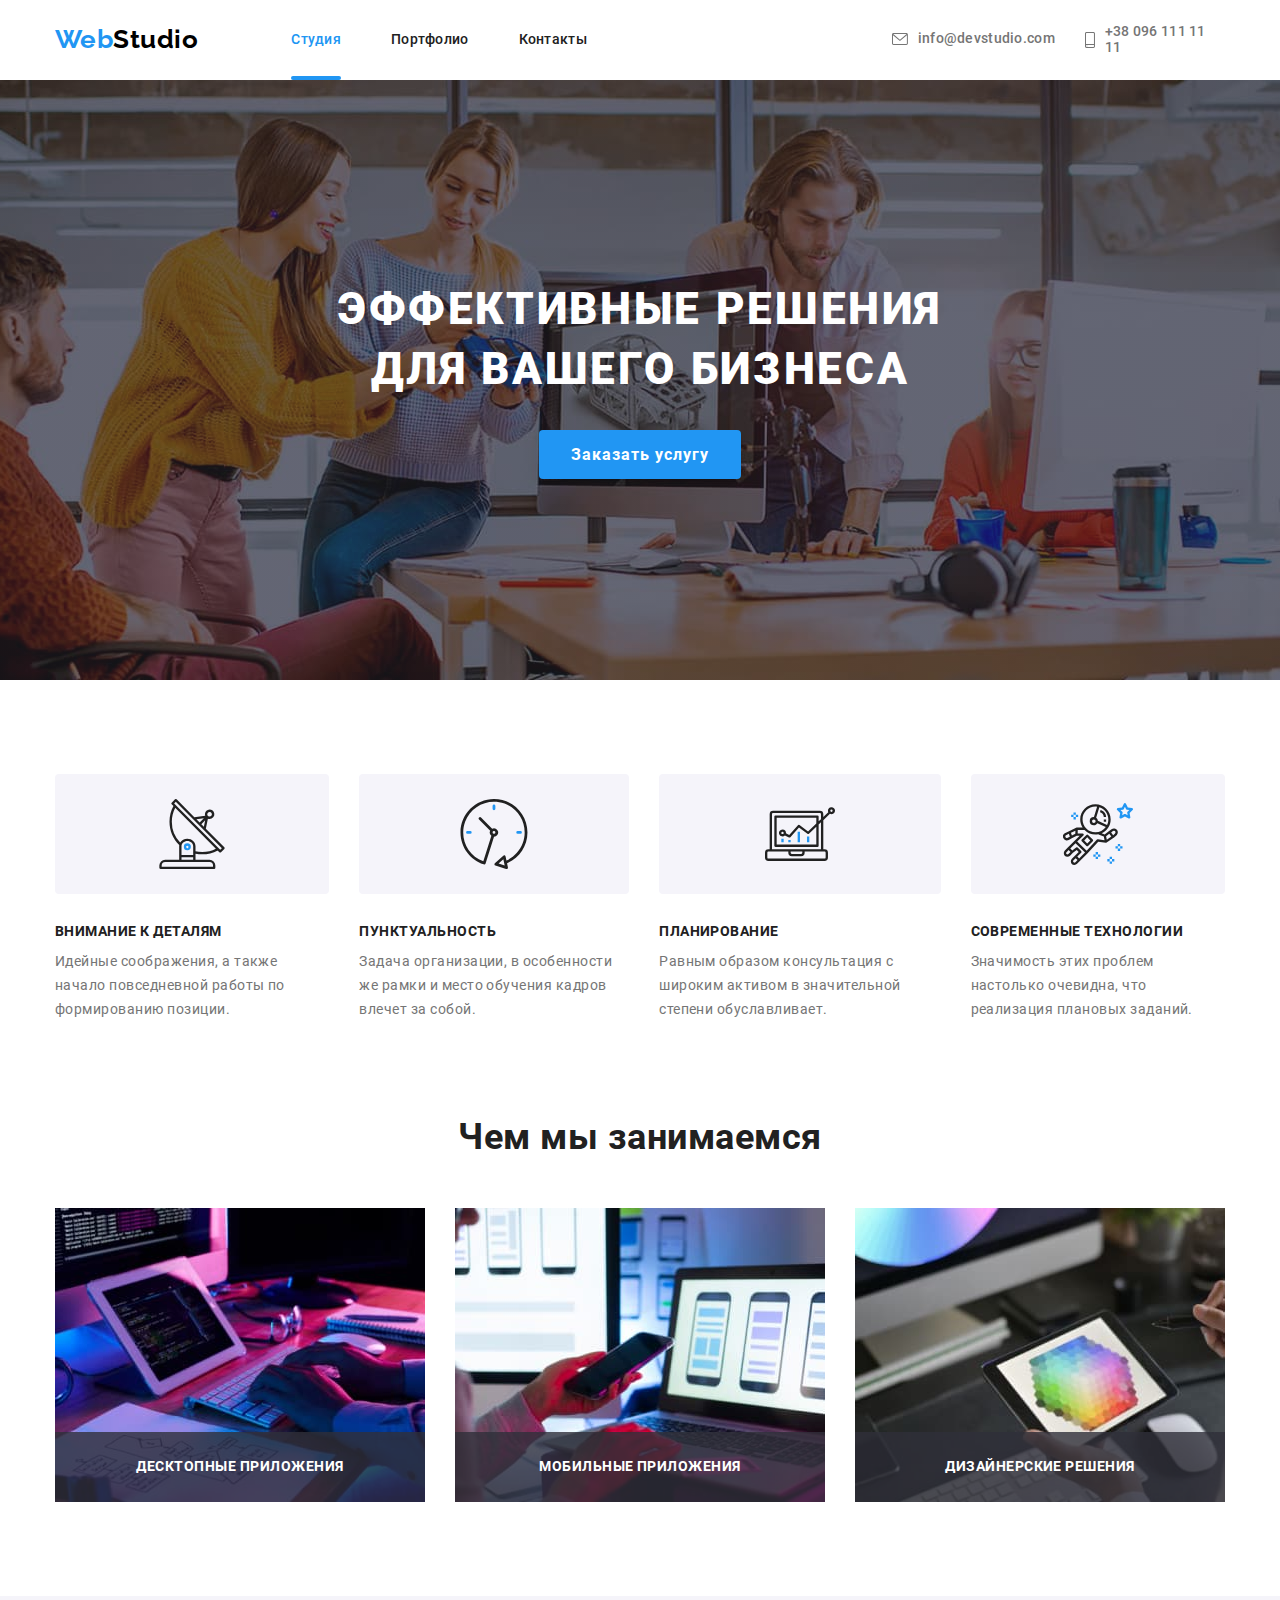
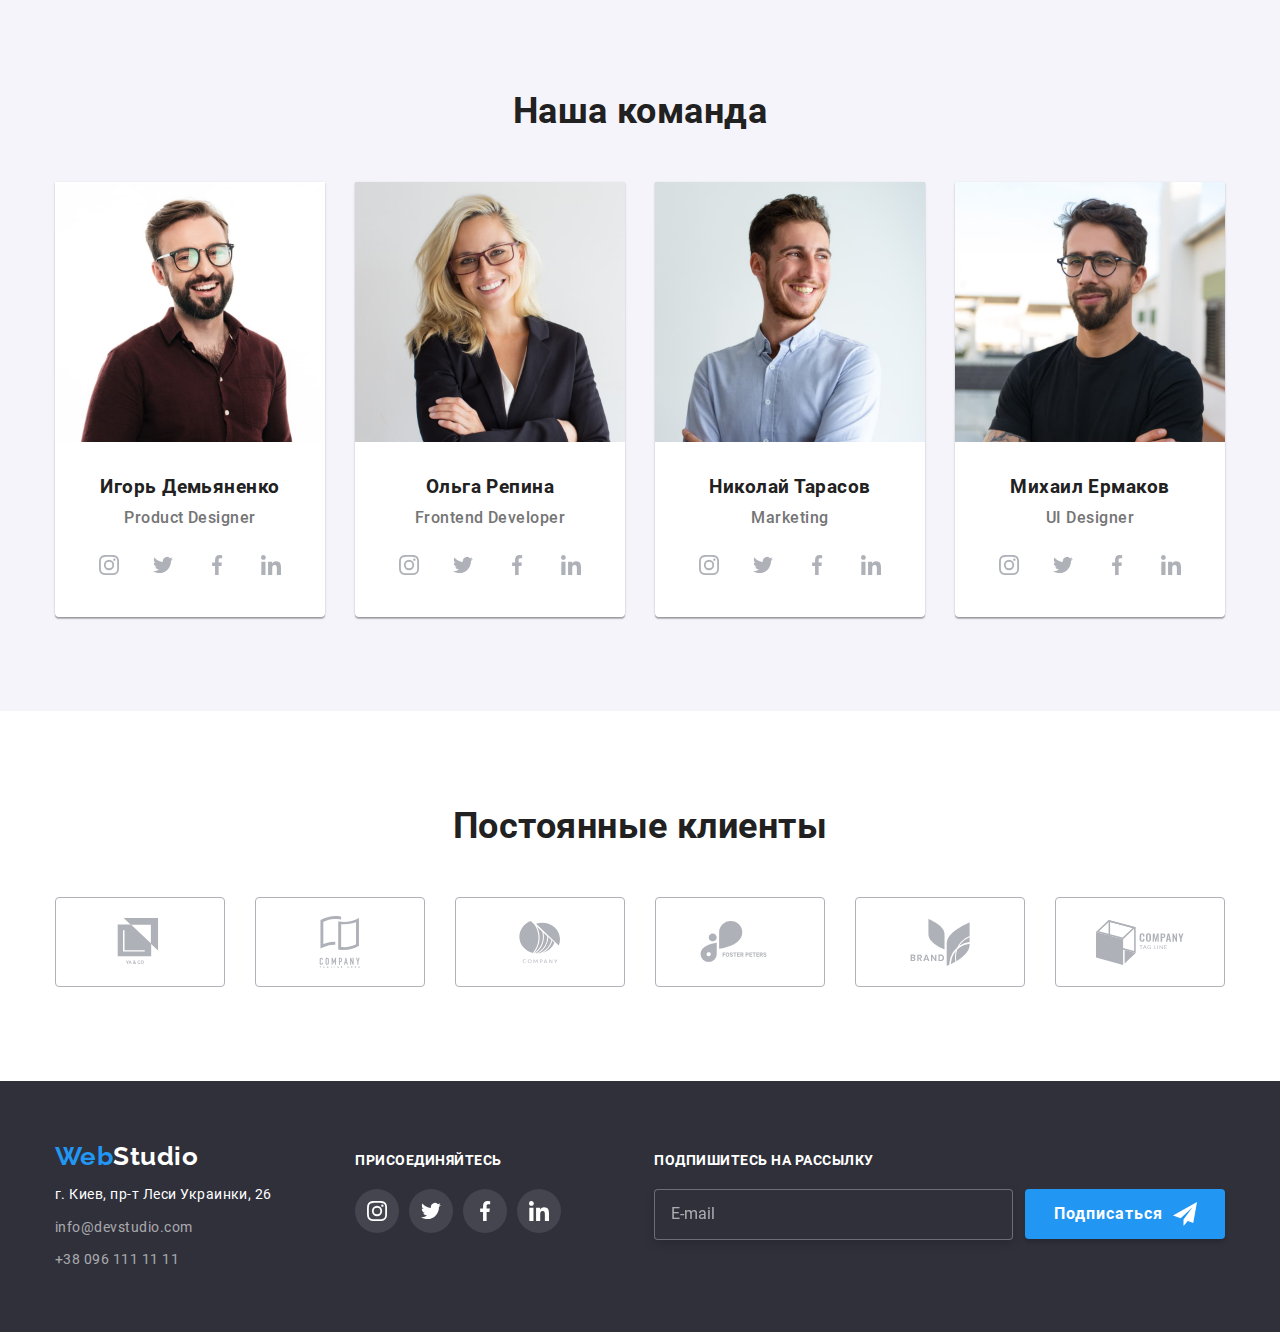
==== commit 57d32e12: "Распределяет компоненты, меняет классы, добавляет локальный нормалайз и шрифты" ====
--- a/index.html
+++ b/index.html
@@ -4,9 +4,6 @@
 <head>
     <meta charset="UTF-8">
     <meta name="viewport" content="width=device-width, initial-scale=1.0">
-    <link rel="stylesheet" href="https://cdnjs.cloudflare.com/ajax/libs/modern-normalize/1.0.0/modern-normalize.min.css">
-    <link rel="preconnect" href="https://fonts.gstatic.com">
-    <link rel="stylesheet" href="https://fonts.googleapis.com/css2?family=Raleway:wght@700&family=Roboto:wght@400;500;700;900&display=swap">
     <link rel="stylesheet" href="./css/main.min.css">
     <title>Студия</title>
 </head>
@@ -14,17 +11,17 @@
 <body>
     <!-- Шапка сайта-->
     <header class="header">
-        <div class="container header-container">
+        <div class="container header">
             <nav class="header-nav">
                 <a href="#" class="link logo header-logo"><span class="logo-web">Web</span>Studio</a>
-                <ul class="list nav-list">
+                <ul class="list nav">
                     <li class="nav-item"><a class="link nav-link nav-link--current" href="./index.html">Студия</a></li>
                     <li class="nav-item"><a class="link nav-link nav-link--inactive" href="./portfolio.html">Портфолио</a></li>
                     <li class="nav-item"><a class="link nav-link nav-link--inactive" href="#">Контакты</a></li>
                 </ul>
             </nav>
 
-            <ul class="list header-contacts">
+            <ul class="list contacts">
                 <li class="contacts-item contacts-item--position">
                     <a class="link contacts-link" href="mailto:info@devstudio.com">
                     <svg class="contacts-icon" width="16px" height="12px">
@@ -45,7 +42,7 @@
 
     <main>
         <!-- Герой -->
-        <div class="hero-overlay">
+        <div class="overlay-hero">
             <section class="hero">
                 <div class="container hero-container">
                     <h1 class="hero-title">Эффективные решения <br />для вашего бизнеса</h1>
@@ -151,7 +148,7 @@
         <section class="team">
             <div class="container">
                 <h2 class="team-title">Наша команда</h2>
-                <ul class="list workers-list">
+                <ul class="list workers">
                     <li class="workers-item">
                         <img src="./images/worker1.jpg" 
                         alt="Фото члена команды номер 1"
@@ -159,7 +156,7 @@
                         />
                         <h3 class="workers-name">Игорь Демьяненко</h3>
                         <p class="workers-text">Product Designer</p>
-                        <ul class="list social-list">
+                        <ul class="list social">
                             <li class="social-item">
                                 <a class="link social-link" href="#">
                                     <svg class="social-icon" wigth="20" height="20">
@@ -197,7 +194,7 @@
                         />
                         <h3 class="workers-name">Ольга Репина</h3>
                         <p class="workers-text">Frontend Developer</p>
-                        <ul class="list social-list">
+                        <ul class="list social">
                             <li class="social-item">
                                 <a class="link social-link" href="#">
                                     <svg class="social-icon" wigth="20" height="20">
@@ -235,7 +232,7 @@
                         />
                         <h3 class="workers-name">Николай Тарасов</h3>
                         <p class="workers-text">Marketing</p>
-                        <ul class="list social-list">
+                        <ul class="list social">
                             <li class="social-item">
                                 <a class="link social-link" href="#">
                                     <svg class="social-icon" wigth="20" height="20">
@@ -273,7 +270,7 @@
                         />
                         <h3 class="workers-name">Михаил Ермаков</h3>
                         <p class="workers-text">UI Designer</p>
-                        <ul class="list social-list">
+                        <ul class="list social">
                             <li class="social-item">
                                 <a class="link social-link" href="#">
                                     <svg class="social-icon" wigth="20" height="20">
@@ -366,27 +363,27 @@
 
             <!-- Контакты в футере -->
             <div class="contacts-footer">
-                <a class="link logo footer-logo" href="#">
+                <a class="link logo logo--footer" href="#">
                     <span class="logo-web">Web</span><span class="logo-studio">Studio</span>
                 </a>
             
                 <ul class="list footer-list">
-                    <li class="footer-item">
-                        <address class="address">г. Киев, пр-т Леси Украинки, 26</address>
-                    </li>
-                    <li class="footer-item">
-                        <a class="link footer-contact" href="mailto:info@devstudio.com">info@devstudio.com</a>
-                    </li>
-                    <li class="footer-item">
-                        <a class="link footer-contact" href="tel:+380961111111">+38 096 111 11 11</a>
-                    </li>
-                </ul>
-            </div>
+                    <li class="footer-list__item">
+                        <address class="footer-list__address">г. Киев, пр-т Леси Украинки, 26</address>
+                    </li>
+                    <li class="footer-list__item">
+                        <a class="link footer-list__contact" href="mailto:info@devstudio.com">info@devstudio.com</a>
+                    </li>
+                    <li class="footer-list__item">
+                        <a class="link footer-list__contact" href="tel:+380961111111">+38 096 111 11 11</a>
+                    </li>
+                </ul>
+                </div>
 
             <!-- Соц. сети в футере -->
             <div class="join-footer">
                 <h3 class="join-title">Присоединяйтесь</h3>
-                <ul class="list join-list">
+                <ul class="list join">
                     <li class="join-item icon-instagram">
                         <a class="link join-link" href="#">
                             <svg class="join-icon" wigth="20" height="20">
@@ -451,53 +448,53 @@
 
                 <h2 class="modal-title">Оставьте свои данные, мы вам перезвоним</h2>
                 <form name="user_form" class="user-form" autocomplete="on">
-                    <div class="form-field">
-                        <label for="user_name" class="form-label"></label>
-                        <span class="label-title">Имя</span>
-                        <div class="position-container">                           
-                            <input type="text" name="user_name" id="user_name" class="form-input" />
-                            <svg class="person icon-form" wigth="18" height="18">
+                    <div class="user-form__field">
+                        <label for="user_name" class="user-form__label"></label>
+                        <span class="user-form__label-title">Имя</span>
+                        <div class="user-form--position">                           
+                            <input type="text" name="user_name" id="user_name" class="user-form__input" />
+                            <svg class="person user-form__icon" wigth="18" height="18">
                                 <use href="./images/sprite.svg#icon-person"></use>
                             </svg>
                         </div>
                     </div>
 
-                    <div class="form-field">
-                        <label for="user_tel" class="form-label"></label>
-                        <span class="label-title">Телефон</span>
-                        <div class="position-container">
-                            <input type="tel" name="user_tel" id="user_tel" class="form-input" />
-                            <svg class="phone icon-form" wigth="18" height="18">
+                    <div class="user-form__field">
+                        <label for="user_tel" class="user-form__label"></label>
+                        <span class="user-form__label-title">Телефон</span>
+                        <div class="user-form--position">
+                            <input type="tel" name="user_tel" id="user_tel" class="user-form__input" />
+                            <svg class="phone user-form__icon" wigth="18" height="18">
                                 <use href="./images/sprite.svg#icon-phone"></use>
                             </svg>
                         </div>
                     </div>
 
-                    <div class="form-field">
-                        <label for="user_email" class="form-label"></label>
-                        <span class="label-title">Почта</span>
-                        <div class="position-container">
-                            <input type="email" name="user_email" id="user_email" class="form-input" />
-                            <svg class="email icon-form" wigth="18" height="18">
+                    <div class="user-form__field">
+                        <label for="user_email" class="user-form__label"></label>
+                        <span class="user-form__label-title">Почта</span>
+                        <div class="user-form--position">
+                            <input type="email" name="user_email" id="user_email" class="user-form__input" />
+                            <svg class="email user-form__icon" wigth="18" height="18">
                                 <use href="./images/sprite.svg#icon-email"></use>
                             </svg>
                         </div>
                     </div>
 
-                    <div class="form-field">
-                        <label class="form-label">
-                            <span class="label-title">Комментарий</span>
+                    <div class="user-form__field">
+                        <label class="user-form__label">
+                            <span class="user-form__label-title">Комментарий</span>
                             <textarea name="comment" rows="5" 
-                            class="comment" placeholder="Введите текст"></textarea>
+                            class="user-form__comment" placeholder="Введите текст"></textarea>
                         </label>
                     </div>
                     
-                    <div class="agreement-field">                        
-                        <label class="agree-label">
-                            <input type="checkbox" name="agreement" value="agree" class="agree-checkbox" />
-                            <span class="check-icon"></span>
-                            <span class="agree-text">Соглашаюсь с рассылкой и принимаю
-                                <a class="agree-link" href="#">Условия договора</a> 
+                    <div class="agree-field">                        
+                        <label class="agree-field__label">
+                            <input type="checkbox" name="agreement" value="agree" class="agree-field__checkbox" />
+                            <span class="agree-field__icon"></span>
+                            <span class="agree-field__text">Соглашаюсь с рассылкой и принимаю
+                                <a class="agree-field__link" href="#">Условия договора</a> 
                             </span>
                         </label>
                     </div>
--- a/css/main.min.css
+++ b/css/main.min.css
@@ -1,2 +1,3 @@
-html{-webkit-box-sizing:border-box;box-sizing:border-box}*,*::before,*::after{-webkit-box-sizing:inherit;box-sizing:inherit}body{margin:0;font-family:"Roboto",sans-serif;letter-spacing:0.03em;color:#212121;background-color:#fff}.list{list-style:none}.link{text-decoration:none}.link:visited{color:#212121}.container{width:1200px;margin-right:auto;margin-left:auto;padding-right:15px;padding-left:15px}h1,h2,h3,p{margin-top:0;margin-bottom:0}ul{margin-top:0;margin-bottom:0;padding-left:0}.logo{font-family:"Raleway",sans-serif;font-weight:700;font-size:26px;line-height:1.2;color:#000}.logo-web{color:#2196f3}.logo-studio{color:#fff}.header-container{display:-webkit-box;display:-ms-flexbox;display:flex;-webkit-box-align:center;-ms-flex-align:center;align-items:center}.header-logo{display:-webkit-box;display:-ms-flexbox;display:flex;-webkit-box-align:center;-ms-flex-align:center;align-items:center;margin-right:93px}.header-nav{display:-webkit-box;display:-ms-flexbox;display:flex}.nav-list{display:-webkit-box;display:-ms-flexbox;display:flex;margin-right:305px}.nav-link{display:block;padding:32px 0;font-weight:500;font-size:14px;line-height:1.14;letter-spacing:0.02em;color:inherit;-webkit-transition:color 250ms cubic-bezier(0.4, 0, 0.2, 1);transition:color 250ms cubic-bezier(0.4, 0, 0.2, 1)}.nav-item:not(:last-child){margin-right:50px}.nav-link:hover,.nav-link:focus,.contacts-link:hover,.contacts-link:focus{color:#2196f3;-webkit-transition:color 250ms cubic-bezier(0.4, 0, 0.2, 1);transition:color 250ms cubic-bezier(0.4, 0, 0.2, 1)}.nav-link--current.link{position:relative;color:#2196f3}.nav-link--inactive{position:relative}.nav-link--current::after,.nav-link--inactive::after{position:absolute;content:'';width:100%;height:4px;bottom:0;left:0;background-color:#2196f3;border-radius:2px}.nav-link--inactive::after{opacity:0;-webkit-transition:opacity 250ms cubic-bezier(0.4, 0, 0.2, 1);transition:opacity 250ms cubic-bezier(0.4, 0, 0.2, 1)}.nav-link--inactive:hover::after,.nav-link--inactive:focus::after{opacity:1;-webkit-transition:opacity 250ms cubic-bezier(0.4, 0, 0.2, 1);transition:opacity 250ms cubic-bezier(0.4, 0, 0.2, 1)}.contacts-link{display:-webkit-inline-box;display:-ms-inline-flexbox;display:inline-flex;-webkit-box-align:center;-ms-flex-align:center;align-items:center;font-weight:500;font-size:14px;line-height:1.14;letter-spacing:0.02em;color:#757575;-webkit-transition:color 250ms cubic-bezier(0.4, 0, 0.2, 1);transition:color 250ms cubic-bezier(0.4, 0, 0.2, 1)}.header-contacts,.contacts-item{display:-webkit-inline-box;display:-ms-inline-flexbox;display:inline-flex;-webkit-box-align:center;-ms-flex-align:center;align-items:center}.contacts-item--position{margin-right:30px}.contacts-icon{margin-right:10px;fill:currentColor}.hero-overlay{height:600px;max-width:1600px;margin:0 auto;background-color:#2f303a;background-image:-webkit-gradient(linear, left top, right top, from(rgba(47,48,58,0.4)), to(rgba(47,48,58,0.4))),url(../images/hero-bg-image.jpg),url(../images/overlay-img.jpg);background-image:linear-gradient(to right, rgba(47,48,58,0.4), rgba(47,48,58,0.4)),url(../images/hero-bg-image.jpg),url(../images/overlay-img.jpg);background-size:cover;background-repeat:no-repeat;background-position:center}.hero{text-align:center;padding:200px 0}.hero-container{display:-webkit-box;display:-ms-flexbox;display:flex;-webkit-box-orient:vertical;-webkit-box-direction:normal;-ms-flex-direction:column;flex-direction:column;-webkit-box-align:center;-ms-flex-align:center;align-items:center;margin:auto}.hero-title{margin-bottom:30px;font-weight:900;font-size:44px;line-height:1.36;letter-spacing:0.06em;text-transform:uppercase;color:#fff}.hero-button{padding:10px 32px;display:-webkit-box;display:-ms-flexbox;display:flex;-webkit-box-align:center;-ms-flex-align:center;align-items:center;cursor:pointer;font-family:inherit;font-weight:700;font-size:16px;line-height:1.86;letter-spacing:0.06em;color:#fff;background-color:#2196f3;-webkit-box-shadow:0px 4px 4px rgba(0,0,0,0.15);box-shadow:0px 4px 4px rgba(0,0,0,0.15);border-color:#2196f3;border-radius:4px;border-style:none}.advantages{padding:94px 0}.advantages-title{position:absolute;clip:rect(0 0 0 0);width:1px;height:1px;margin:-1px}.advantages-list{display:-webkit-box;display:-ms-flexbox;display:flex;-ms-flex-preferred-size:calc((100% - 90px) / 4);flex-basis:calc((100% - 90px) / 4)}.advantages-item:not(:last-child){margin-right:30px}.advantages-img{display:-webkit-box;display:-ms-flexbox;display:flex;-webkit-box-pack:center;-ms-flex-pack:center;justify-content:center;-webkit-box-align:center;-ms-flex-align:center;align-items:center;height:120px;border-radius:4px;margin-bottom:30px;background-color:#f5f4fa}.advantages-subtitle{margin-bottom:10px;font-weight:700;font-size:14px;line-height:1.14;text-transform:uppercase}.advantages-text{color:#757575;font-size:14px;line-height:1.71}.specialty{padding-bottom:94px}.specialty-title{margin-bottom:50px;font-weight:700;font-size:36px;line-height:1.17;text-align:center}.specialty-list{display:-webkit-box;display:-ms-flexbox;display:flex}.specialty-item:not(:last-child){margin-right:30px}.specialty-thumb{position:relative}.specialty-img{display:block}.specialty-div{position:absolute;left:0;bottom:0;width:100%;padding:27px 0;background-color:rgba(47,48,58,0.8)}.specialty-subtitle{font-weight:700;font-size:14px;line-height:1.14;text-align:center;text-transform:uppercase;color:#fff}.team{padding:94px 0;background-color:#f5f4fa}.team-title{margin-bottom:50px;font-weight:700;font-size:36px;line-height:1.17;text-align:center}.workers-list{display:-webkit-box;display:-ms-flexbox;display:flex;font-weight:500;font-size:16px;line-height:1.19}.workers-item{background-color:#fff;-webkit-box-shadow:0px 1px 3px rgba(0,0,0,0.12),0px 1px 1px rgba(0,0,0,0.14),0px 2px 1px rgba(0,0,0,0.2);box-shadow:0px 1px 3px rgba(0,0,0,0.12),0px 1px 1px rgba(0,0,0,0.14),0px 2px 1px rgba(0,0,0,0.2);border-radius:0px 0px 4px 4px}.workers-item:not(:last-child){margin-right:30px}.workers-name{margin-top:30px;margin-bottom:10px;text-align:center}.workers-text{margin-bottom:16px;text-align:center;color:#757575}.social-list{display:-webkit-box;display:-ms-flexbox;display:flex;-webkit-box-align:center;-ms-flex-align:center;align-items:center;-webkit-box-pack:justify;-ms-flex-pack:justify;justify-content:space-between;padding:0 32px;margin-bottom:30px}.social-link.link{display:-webkit-inline-box;display:-ms-inline-flexbox;display:inline-flex;-webkit-box-align:center;-ms-flex-align:center;align-items:center;height:44px;width:44px;border-radius:50%;color:#afb1b8;background-color:#fff;-webkit-transition:color 250ms cubic-bezier(0.4, 0, 0.2, 1),background-color 250ms cubic-bezier(0.4, 0, 0.2, 1);transition:color 250ms cubic-bezier(0.4, 0, 0.2, 1),background-color 250ms cubic-bezier(0.4, 0, 0.2, 1)}.social-link:hover,.social-link:focus{color:#fff;background-color:#2196f3;-webkit-transition:color 250ms cubic-bezier(0.4, 0, 0.2, 1),background-color 250ms cubic-bezier(0.4, 0, 0.2, 1);transition:color 250ms cubic-bezier(0.4, 0, 0.2, 1),background-color 250ms cubic-bezier(0.4, 0, 0.2, 1)}.social-icon{fill:currentColor}.customers{padding:94px 0}.customers-title{margin-bottom:50px;font-weight:700;font-size:36px;line-height:1.17;text-align:center;color:#212121}.customers-list{display:-webkit-box;display:-ms-flexbox;display:flex}.customers-link.link{display:-webkit-inline-box;display:-ms-inline-flexbox;display:inline-flex;-webkit-box-align:center;-ms-flex-align:center;align-items:center;-webkit-box-pack:center;-ms-flex-pack:center;justify-content:center;width:170px;height:90px;color:#afb1b8;border:1px solid #afb1b8;border-radius:4px;-webkit-transition:color 250ms cubic-bezier(0.4, 0, 0.2, 1),background-color 250ms cubic-bezier(0.4, 0, 0.2, 1);transition:color 250ms cubic-bezier(0.4, 0, 0.2, 1),background-color 250ms cubic-bezier(0.4, 0, 0.2, 1)}.customers-link:hover,.customers-link:focus{color:#2196f3;border:1px solid #2196f3;-webkit-transition:color 250ms cubic-bezier(0.4, 0, 0.2, 1),border 250ms cubic-bezier(0.4, 0, 0.2, 1);transition:color 250ms cubic-bezier(0.4, 0, 0.2, 1),border 250ms cubic-bezier(0.4, 0, 0.2, 1)}.customers-item:not(:last-child){margin-right:30px}.customers-icon{fill:currentColor}.portfolio-header{border-bottom:1px solid #ececec}.filter-and-examples{padding:94px 0}.filter-list{display:-webkit-box;display:-ms-flexbox;display:flex;-webkit-box-pack:center;-ms-flex-pack:center;justify-content:center;margin-bottom:50px;-ms-flex-wrap:wrap;flex-wrap:wrap}.filter-item:not(:last-child){margin-right:8px}.filter-button{border-radius:4px;border:none;padding:6px 22px;cursor:pointer;font-family:"Roboto",sans-serif;text-align:center;font-weight:500;font-size:16px;line-height:1.62;color:#212121;background-color:#f5f4fa;-webkit-transition:color 250ms cubic-bezier(0.4, 0, 0.2, 1),background-color 250ms cubic-bezier(0.4, 0, 0.2, 1),-webkit-box-shadow 250ms cubic-bezier(0.4, 0, 0.2, 1);transition:color 250ms cubic-bezier(0.4, 0, 0.2, 1),background-color 250ms cubic-bezier(0.4, 0, 0.2, 1),-webkit-box-shadow 250ms cubic-bezier(0.4, 0, 0.2, 1);transition:color 250ms cubic-bezier(0.4, 0, 0.2, 1),background-color 250ms cubic-bezier(0.4, 0, 0.2, 1),box-shadow 250ms cubic-bezier(0.4, 0, 0.2, 1);transition:color 250ms cubic-bezier(0.4, 0, 0.2, 1),background-color 250ms cubic-bezier(0.4, 0, 0.2, 1),box-shadow 250ms cubic-bezier(0.4, 0, 0.2, 1),-webkit-box-shadow 250ms cubic-bezier(0.4, 0, 0.2, 1)}.filter-button:focus,.filter-button:hover{color:#fff;background-color:#2196f3;-webkit-box-shadow:0px 3px 1px rgba(0,0,0,0.1),0px 1px 2px rgba(0,0,0,0.08),0px 2px 2px rgba(0,0,0,0.12);box-shadow:0px 3px 1px rgba(0,0,0,0.1),0px 1px 2px rgba(0,0,0,0.08),0px 2px 2px rgba(0,0,0,0.12);-webkit-transition:color 250ms cubic-bezier(0.4, 0, 0.2, 1),background-color 250ms cubic-bezier(0.4, 0, 0.2, 1),-webkit-box-shadow 250ms cubic-bezier(0.4, 0, 0.2, 1);transition:color 250ms cubic-bezier(0.4, 0, 0.2, 1),background-color 250ms cubic-bezier(0.4, 0, 0.2, 1),-webkit-box-shadow 250ms cubic-bezier(0.4, 0, 0.2, 1);transition:color 250ms cubic-bezier(0.4, 0, 0.2, 1),background-color 250ms cubic-bezier(0.4, 0, 0.2, 1),box-shadow 250ms cubic-bezier(0.4, 0, 0.2, 1);transition:color 250ms cubic-bezier(0.4, 0, 0.2, 1),background-color 250ms cubic-bezier(0.4, 0, 0.2, 1),box-shadow 250ms cubic-bezier(0.4, 0, 0.2, 1),-webkit-box-shadow 250ms cubic-bezier(0.4, 0, 0.2, 1)}.examples-title{position:absolute;clip:rect(0 0 0 0);width:1px;height:1px;margin:-1px}.examples-list{display:-webkit-box;display:-ms-flexbox;display:flex;-ms-flex-wrap:wrap;flex-wrap:wrap}.examples-item{-ms-flex-preferred-size:calc((100% - 60px) / 3);flex-basis:calc((100% - 60px) / 3);margin-right:30px;margin-bottom:30px}.examples-item:nth-child(3n){margin-right:0}.examples-item:nth-last-child(-n+3){margin-bottom:0}.examples-link{display:block;-webkit-transition:-webkit-box-shadow 250ms cubic-bezier(0.4, 0, 0.2, 1);transition:-webkit-box-shadow 250ms cubic-bezier(0.4, 0, 0.2, 1);transition:box-shadow 250ms cubic-bezier(0.4, 0, 0.2, 1);transition:box-shadow 250ms cubic-bezier(0.4, 0, 0.2, 1), -webkit-box-shadow 250ms cubic-bezier(0.4, 0, 0.2, 1)}.examples-link:hover,.examples-link:focus{-webkit-box-shadow:0px 1px 1px rgba(0,0,0,0.12),0px 4px 4px rgba(0,0,0,0.06),1px 4px 6px rgba(0,0,0,0.16);box-shadow:0px 1px 1px rgba(0,0,0,0.12),0px 4px 4px rgba(0,0,0,0.06),1px 4px 6px rgba(0,0,0,0.16);-webkit-transition:-webkit-box-shadow 250ms cubic-bezier(0.4, 0, 0.2, 1);transition:-webkit-box-shadow 250ms cubic-bezier(0.4, 0, 0.2, 1);transition:box-shadow 250ms cubic-bezier(0.4, 0, 0.2, 1);transition:box-shadow 250ms cubic-bezier(0.4, 0, 0.2, 1), -webkit-box-shadow 250ms cubic-bezier(0.4, 0, 0.2, 1)}.examples-thumb{position:relative;overflow:hidden}.examples-overlay{position:absolute;top:100%;left:0;width:100%;height:100%;background-color:rgba(33,150,243,0.9);-webkit-transform:0;transform:0;-webkit-transition:-webkit-transform 250ms cubic-bezier(0.4, 0, 0.2, 1);transition:-webkit-transform 250ms cubic-bezier(0.4, 0, 0.2, 1);transition:transform 250ms cubic-bezier(0.4, 0, 0.2, 1);transition:transform 250ms cubic-bezier(0.4, 0, 0.2, 1), -webkit-transform 250ms cubic-bezier(0.4, 0, 0.2, 1)}.examples-link:hover .examples-overlay,.examples-link:focus .examples-overlay{-webkit-transform:translateY(-100%);transform:translateY(-100%);-webkit-transition:-webkit-transform 250ms cubic-bezier(0.4, 0, 0.2, 1);transition:-webkit-transform 250ms cubic-bezier(0.4, 0, 0.2, 1);transition:transform 250ms cubic-bezier(0.4, 0, 0.2, 1);transition:transform 250ms cubic-bezier(0.4, 0, 0.2, 1), -webkit-transform 250ms cubic-bezier(0.4, 0, 0.2, 1)}.examples-overlay .overlay-text{padding:63px 24px;font-size:18px;line-height:1.55;color:#fff}.examples-text{position:relative;padding:20px 0 20px 24px;border-right:1px solid #eeeeee;border-bottom:1px solid #eeeeee;border-left:1px solid #eeeeee}.examples-text h2{margin-bottom:4px;font-weight:700;font-size:18px;line-height:2;letter-spacing:0.06em;color:#212121}.examples-text p{font-size:16px;line-height:1.9;color:#757575}.footer-section{background-color:#2f303a}.footer-container{display:-webkit-box;display:-ms-flexbox;display:flex}.contacts-footer{padding:60px 0;margin-right:70px}.footer-logo{margin-bottom:10px}.footer-list{padding-top:10px}.footer-item:not(:last-child){margin-bottom:9px}address{color:#fff;font-style:inherit;font-size:14px;line-height:1.71}.contact{color:rgba(255,255,255,0.6);font-size:14px;line-height:1.71}.join-footer{padding-top:72px;margin-left:auto}.join-title{margin-bottom:20px}.join-title,.label-text{font-weight:700;font-size:14px;line-height:1.14;text-transform:uppercase;color:#fff}.join.list{display:-webkit-box;display:-ms-flexbox;display:flex;-webkit-box-align:center;-ms-flex-align:center;align-items:center;-webkit-box-pack:center;-ms-flex-pack:center;justify-content:center;margin-right:93px}.join-item .link{display:-webkit-inline-box;display:-ms-inline-flexbox;display:inline-flex;-webkit-box-align:center;-ms-flex-align:center;align-items:center;height:44px;width:44px;color:#fff;background-color:rgba(255,255,255,0.1);border-radius:50%;-webkit-transition:background-color 250ms cubic-bezier(0.4, 0, 0.2, 1);transition:background-color 250ms cubic-bezier(0.4, 0, 0.2, 1)}.join-icon{fill:currentColor}.join-item .link:hover,.join-item .link:focus{background-color:#2196f3;-webkit-transition:background-color 250ms cubic-bezier(0.4, 0, 0.2, 1);transition:background-color 250ms cubic-bezier(0.4, 0, 0.2, 1)}.join-item:not(:last-child){margin-right:10px}.subscribe-field{display:-webkit-inline-box;display:-ms-inline-flexbox;display:inline-flex;-webkit-box-orient:vertical;-webkit-box-direction:normal;-ms-flex-direction:column;flex-direction:column;padding-top:72px}.label-text{display:block;padding-bottom:20px}.subscribe-field input{width:359px;padding:15px 0;background-color:#2f303a;border:1px solid rgba(255,255,255,0.3);border-radius:4px;-webkit-filter:drop-shadow(0px 4px 4px rgba(0,0,0,0.15));filter:drop-shadow(0px 4px 4px rgba(0,0,0,0.15))}.subscribe-field input{padding-left:16px;color:#fff}.subscribe-field input::-webkit-input-placeholder{font-weight:400;font-size:16px;line-height:1.25;color:rgba(255,255,255,0.6)}.subscribe-field input:-ms-input-placeholder{font-weight:400;font-size:16px;line-height:1.25;color:rgba(255,255,255,0.6)}.subscribe-field input::-ms-input-placeholder{font-weight:400;font-size:16px;line-height:1.25;color:rgba(255,255,255,0.6)}.subscribe-field input::placeholder{font-weight:400;font-size:16px;line-height:1.25;color:rgba(255,255,255,0.6)}.subscribe-button{display:-webkit-box;display:-ms-flexbox;display:flex;-webkit-box-align:center;-ms-flex-align:center;align-items:center;text-align:center;margin-top:108px;margin-left:12px;padding:10px 28px 10px 29px;font-weight:700;font-size:16px;line-height:1.88;letter-spacing:0.06em;-webkit-box-shadow:0px 4px 4px rgba(0,0,0,0.15);box-shadow:0px 4px 4px rgba(0,0,0,0.15);border:none;border-radius:4px;color:#fff;background-color:#2196f3}.subscribe-icon{margin-left:10px;fill:currentColor}.backdrop{position:fixed;top:0;left:0;width:100%;height:100%;background-color:rgba(0,0,0,0.2);opacity:1;-webkit-transition:opacity 250ms cubic-bezier(0.4, 0, 0.2, 1);transition:opacity 250ms cubic-bezier(0.4, 0, 0.2, 1)}.backdrop.is-hidden{opacity:0;pointer-events:none}.backdrop.is-hidden .modal{-webkit-transform:translate(-50%, -50%) scale(0.7);transform:translate(-50%, -50%) scale(0.7)}.modal{position:absolute;top:50%;left:50%;height:581px;width:528px;background-color:#fff;-webkit-box-shadow:0px 1px 3px rgba(0,0,0,0.12),0px 1px 1px rgba(0,0,0,0.14),0px 2px 1px rgba(0,0,0,0.2);box-shadow:0px 1px 3px rgba(0,0,0,0.12),0px 1px 1px rgba(0,0,0,0.14),0px 2px 1px rgba(0,0,0,0.2);border-radius:4px;-webkit-transform:translate(-50%, -50%) scale(1);transform:translate(-50%, -50%) scale(1);-webkit-transition:-webkit-transform 250ms cubic-bezier(0.4, 0, 0.2, 1);transition:-webkit-transform 250ms cubic-bezier(0.4, 0, 0.2, 1);transition:transform 250ms cubic-bezier(0.4, 0, 0.2, 1);transition:transform 250ms cubic-bezier(0.4, 0, 0.2, 1), -webkit-transform 250ms cubic-bezier(0.4, 0, 0.2, 1)}.close-button-contaiter{display:-webkit-box;display:-ms-flexbox;display:flex;-webkit-box-pack:end;-ms-flex-pack:end;justify-content:flex-end;-webkit-box-align:center;-ms-flex-align:center;align-items:center;margin-top:8px;margin-right:8px;margin-bottom:2px}.close-button{display:-webkit-box;display:-ms-flexbox;display:flex;-webkit-box-pack:center;-ms-flex-pack:center;justify-content:center;-webkit-box-align:center;-ms-flex-align:center;align-items:center;height:30px;width:30px;padding:0;color:#000;background-color:#fff;border:1px solid rgba(0,0,0,0.1);border-radius:50%;-webkit-transition:color 250ms cubic-bezier(0.4, 0, 0.2, 1);transition:color 250ms cubic-bezier(0.4, 0, 0.2, 1)}.close-icon{fill:currentColor}.close-button:hover,.close-button:focus{color:#2196f3;-webkit-transition:color 250ms cubic-bezier(0.4, 0, 0.2, 1);transition:color 250ms cubic-bezier(0.4, 0, 0.2, 1)}.modal-title{font-weight:700;font-size:20px;line-height:1.15;text-align:center;margin-bottom:12px;color:#212121}.user-form{width:448px;margin-left:auto;margin-right:auto}.user-form>.form-field{display:-webkit-box;display:-ms-flexbox;display:flex;-webkit-box-orient:vertical;-webkit-box-direction:normal;-ms-flex-direction:column;flex-direction:column}.form-input{height:40px;width:448px;padding:12px 12px 12px 42px}.comment{padding:12px 16px 12px}.form-input,.comment{border:1px solid rgba(33,33,33,0.2);border-radius:4px;outline:transparent;-webkit-transition:border 250ms cubic-bezier(0.4, 0, 0.2, 1);transition:border 250ms cubic-bezier(0.4, 0, 0.2, 1)}.form-field:nth-child(-n+3){margin-bottom:10px}.form-field:nth-child(4){margin-bottom:20px}.form-input:hover,.form-input:focus,.form-field:hover .form-input,.form-field:focus .form-input,.comment:hover,.comment:focus,.form-field:hover .comment,.form-field:focus .comment{border:1px solid #2196f3;cursor:pointer;-webkit-transition:border 250ms cubic-bezier(0.4, 0, 0.2, 1);transition:border 250ms cubic-bezier(0.4, 0, 0.2, 1)}.icon-form:hover,.icon-form:focus,.form-input:hover .icon-form,.form-input:focus .icon-form,.form-field:hover .icon-form,.form-field:focus-within .icon-form{color:#2196f3;cursor:pointer;-webkit-transition:color 250ms cubic-bezier(0.4, 0, 0.2, 1);transition:color 250ms cubic-bezier(0.4, 0, 0.2, 1)}.label-title{display:-webkit-box;display:-ms-flexbox;display:flex;padding-bottom:4px;font-size:12px;line-height:1.17;letter-spacing:0.01em;color:#757575}.position-container{position:relative}.position-container>svg{position:absolute;top:50%;left:12px;-webkit-transform:translateY(-50%);transform:translateY(-50%);width:18px;color:#212121;fill:currentColor}.comment{display:block;resize:none;height:120px;width:448px}.comment::-webkit-input-placeholder{font-size:14px;line-height:1.17;letter-spacing:0.01em;color:rgba(117,117,117,0.5)}.comment:-ms-input-placeholder{font-size:14px;line-height:1.17;letter-spacing:0.01em;color:rgba(117,117,117,0.5)}.comment::-ms-input-placeholder{font-size:14px;line-height:1.17;letter-spacing:0.01em;color:rgba(117,117,117,0.5)}.comment::placeholder{font-size:14px;line-height:1.17;letter-spacing:0.01em;color:rgba(117,117,117,0.5)}.user-form>.agreement-field{display:-webkit-box;display:-ms-flexbox;display:flex;-webkit-box-pack:center;-ms-flex-pack:center;justify-content:center;-webkit-box-align:center;-ms-flex-align:center;align-items:center;margin-bottom:30px}.agree-checkbox{position:absolute;width:1px;height:1px;margin:-1px;border:0;padding:0;clip:rect(0 0 0 0);overflow:hidden}.check-icon{display:inline-block;width:16px;height:15px;margin-right:7px;border:2px solid #212121;border-radius:2px}.agree-checkbox:checked+.check-icon{background-color:#2196f3;background-image:url(../images/check.svg);background-size:contain;border:2px solid transparent;background-origin:border-box}.user-form .agree-label{padding:0;margin:0;display:-webkit-box;display:-ms-flexbox;display:flex;-webkit-box-pack:center;-ms-flex-pack:center;justify-content:center;-webkit-box-align:center;-ms-flex-align:center;align-items:center}.agree-text{font-size:14px;line-height:1.71;color:#757575}.agree-link{font-size:14px;line-height:1.71;text-decoration-skip-ink:none;color:#2196f3}.agree-link:visited{color:#2196f3}.button-field{display:-webkit-box;display:-ms-flexbox;display:flex;-webkit-box-pack:center;-ms-flex-pack:center;justify-content:center}.send-button{padding:10px 55px 10px 56px;display:-webkit-box;display:-ms-flexbox;display:flex;-webkit-box-align:center;-ms-flex-align:center;align-items:center;text-align:center;cursor:pointer;font-family:inherit;font-weight:700;font-size:16px;line-height:1.86;letter-spacing:0.06em;color:#fff;background-color:#2196f3;-webkit-box-shadow:0px 4px 4px rgba(0,0,0,0.15);box-shadow:0px 4px 4px rgba(0,0,0,0.15);border-color:#2196f3;border-radius:4px;border-style:none}
+/*! modern-normalize v1.0.0 | MIT License | https://github.com/sindresorhus/modern-normalize */*,*::before,*::after{-webkit-box-sizing:border-box;box-sizing:border-box}:root{-moz-tab-size:4;-o-tab-size:4;tab-size:4}html{line-height:1.15;-webkit-text-size-adjust:100%}body{margin:0}body{font-family:system-ui,-apple-system,"Segoe UI",Roboto,Helvetica,Arial,sans-serif,"Apple Color Emoji","Segoe UI Emoji"}hr{height:0;color:inherit}abbr[title]{-webkit-text-decoration:underline dotted;text-decoration:underline dotted}b,strong{font-weight:bolder}code,kbd,samp,pre{font-family:ui-monospace, SFMono-Regular, Consolas, 'Liberation Mono', Menlo,+ monospace;font-size:1em}small{font-size:80%}sub,sup{font-size:75%;line-height:0;position:relative;vertical-align:baseline}sub{bottom:-0.25em}sup{top:-0.5em}table{text-indent:0;border-color:inherit}button,input,optgroup,select,textarea{font-family:inherit;font-size:100%;line-height:1.15;margin:0}button,select{text-transform:none}button,[type='button'],[type='reset'],[type='submit']{-webkit-appearance:button}::-moz-focus-inner{border-style:none;padding:0}:-moz-focusring{outline:1px dotted ButtonText}:-moz-ui-invalid{box-shadow:none}legend{padding:0}progress{vertical-align:baseline}::-webkit-inner-spin-button,::-webkit-outer-spin-button{height:auto}[type='search']{-webkit-appearance:textfield;outline-offset:-2px}::-webkit-search-decoration{-webkit-appearance:none}::-webkit-file-upload-button{-webkit-appearance:button;font:inherit}summary{display:list-item}html{-webkit-box-sizing:border-box;box-sizing:border-box}*,*::before,*::after{-webkit-box-sizing:inherit;box-sizing:inherit}body{margin:0;font-family:"Roboto",sans-serif;letter-spacing:0.03em;color:#212121;background-color:#fff}.list{list-style:none}.link{text-decoration:none}.link:visited{color:inherit}.container{width:1200px;margin-right:auto;margin-left:auto;padding-right:15px;padding-left:15px}h1,h2,h3,p{margin-top:0;margin-bottom:0}ul{margin-top:0;margin-bottom:0;padding-left:0}@font-face{font-family:'Roboto';font-style:normal;font-weight:400;src:local(""),url("../fonts/roboto-v20-latin_cyrillic-regular.woff2") format("woff2"),url("../fonts/roboto-v20-latin_cyrillic-regular.woff") format("woff")}@font-face{font-family:'Roboto';font-style:normal;font-weight:500;src:local(""),url("../fonts/roboto-v20-latin_cyrillic-500.woff2") format("woff2"),url("../fonts/roboto-v20-latin_cyrillic-500.woff") format("woff")}@font-face{font-family:'Roboto';font-style:normal;font-weight:700;src:local(""),url("../fonts/roboto-v20-latin_cyrillic-700.woff2") format("woff2"),url("../fonts/roboto-v20-latin_cyrillic-700.woff") format("woff")}@font-face{font-family:'Roboto';font-style:normal;font-weight:900;src:local(""),url("../fonts/roboto-v20-latin_cyrillic-900.woff2") format("woff2"),url("../fonts/roboto-v20-latin_cyrillic-900.woff") format("woff")}@font-face{font-family:'Raleway';font-style:normal;font-weight:400;src:local(""),url("../fonts/raleway-v19-latin_cyrillic-regular.woff2") format("woff2"),url("../fonts/raleway-v19-latin_cyrillic-regular.woff") format("woff")}@font-face{font-family:'Raleway';font-style:normal;font-weight:500;src:local(""),url("../fonts/raleway-v19-latin_cyrillic-500.woff2") format("woff2"),url("../fonts/raleway-v19-latin_cyrillic-500.woff") format("woff")}@font-face{font-family:'Raleway';font-style:normal;font-weight:700;src:local(""),url("../fonts/raleway-v19-latin_cyrillic-700.woff2") format("woff2"),url("../fonts/raleway-v19-latin_cyrillic-700.woff") format("woff")}@font-face{font-family:'Raleway';font-style:normal;font-weight:900;src:local(""),url("../fonts/raleway-v19-latin_cyrillic-900.woff2") format("woff2"),url("../fonts/raleway-v19-latin_cyrillic-900.woff") format("woff")}.logo{font-family:"Raleway",sans-serif;font-weight:700;font-size:26px;line-height:1.2;color:#000}.logo-web{color:#2196f3}.logo-studio{color:#fff}.logo--footer{margin-bottom:10px}.header{display:-webkit-box;display:-ms-flexbox;display:flex;-webkit-box-align:center;-ms-flex-align:center;align-items:center}.header-logo{display:-webkit-box;display:-ms-flexbox;display:flex;-webkit-box-align:center;-ms-flex-align:center;align-items:center;margin-right:93px}.header-nav{display:-webkit-box;display:-ms-flexbox;display:flex}.header--portfolio{border-bottom:1px solid #ececec}.nav{display:-webkit-box;display:-ms-flexbox;display:flex;margin-right:305px}.nav-link{display:block;padding:32px 0;font-weight:500;font-size:14px;line-height:1.14;letter-spacing:0.02em;color:inherit;-webkit-transition:color 250ms cubic-bezier(0.4, 0, 0.2, 1);transition:color 250ms cubic-bezier(0.4, 0, 0.2, 1)}.nav-item:not(:last-child){margin-right:50px}.nav-link:hover,.nav-link:focus{color:#2196f3;-webkit-transition:color 250ms cubic-bezier(0.4, 0, 0.2, 1);transition:color 250ms cubic-bezier(0.4, 0, 0.2, 1)}.nav-link--current.link{position:relative;color:#2196f3}.nav-link--inactive{position:relative}.nav-link--current::after,.nav-link--inactive::after{position:absolute;content:'';width:100%;height:4px;bottom:0;left:0;background-color:#2196f3;border-radius:2px}.nav-link--inactive::after{opacity:0;-webkit-transition:opacity 250ms cubic-bezier(0.4, 0, 0.2, 1);transition:opacity 250ms cubic-bezier(0.4, 0, 0.2, 1)}.nav-link--inactive:hover::after,.nav-link--inactive:focus::after{opacity:1;-webkit-transition:opacity 250ms cubic-bezier(0.4, 0, 0.2, 1);transition:opacity 250ms cubic-bezier(0.4, 0, 0.2, 1)}.contacts{display:-webkit-inline-box;display:-ms-inline-flexbox;display:inline-flex;-webkit-box-align:center;-ms-flex-align:center;align-items:center}.contacts-item--position{margin-right:30px}.contacts-link{display:-webkit-inline-box;display:-ms-inline-flexbox;display:inline-flex;-webkit-box-align:center;-ms-flex-align:center;align-items:center;font-weight:500;font-size:14px;line-height:1.14;letter-spacing:0.02em;color:#757575;-webkit-transition:color 250ms cubic-bezier(0.4, 0, 0.2, 1);transition:color 250ms cubic-bezier(0.4, 0, 0.2, 1)}.contacts-link:hover,.contacts-link:focus{color:#2196f3;-webkit-transition:color 250ms cubic-bezier(0.4, 0, 0.2, 1);transition:color 250ms cubic-bezier(0.4, 0, 0.2, 1)}.contacts-icon{margin-right:10px;fill:currentColor}.overlay-hero{height:600px;max-width:1600px;margin:0 auto;background-color:#2f303a;background-image:-webkit-gradient(linear, left top, right top, from(rgba(47,48,58,0.4)), to(rgba(47,48,58,0.4))),url(../images/hero-bg-image.jpg),url(../images/overlay-img.jpg);background-image:linear-gradient(to right, rgba(47,48,58,0.4), rgba(47,48,58,0.4)),url(../images/hero-bg-image.jpg),url(../images/overlay-img.jpg);background-size:cover;background-repeat:no-repeat;background-position:center}.hero{text-align:center;padding:200px 0}.hero-container{display:-webkit-box;display:-ms-flexbox;display:flex;-webkit-box-orient:vertical;-webkit-box-direction:normal;-ms-flex-direction:column;flex-direction:column;-webkit-box-align:center;-ms-flex-align:center;align-items:center;margin:auto}.hero-title{margin-bottom:30px;font-weight:900;font-size:44px;line-height:1.36;letter-spacing:0.06em;text-transform:uppercase;color:#fff}.hero-button{padding:10px 32px;display:-webkit-box;display:-ms-flexbox;display:flex;-webkit-box-align:center;-ms-flex-align:center;align-items:center;cursor:pointer;font-family:inherit;font-weight:700;font-size:16px;line-height:1.86;letter-spacing:0.06em;color:#fff;background-color:#2196f3;-webkit-box-shadow:0px 4px 4px rgba(0,0,0,0.15);box-shadow:0px 4px 4px rgba(0,0,0,0.15);border-color:#2196f3;border-radius:4px;border-style:none}.advantages{padding:94px 0}.advantages-title{position:absolute;clip:rect(0 0 0 0);width:1px;height:1px;margin:-1px}.advantages-list{display:-webkit-box;display:-ms-flexbox;display:flex;-ms-flex-preferred-size:calc((100% - 90px) / 4);flex-basis:calc((100% - 90px) / 4)}.advantages-item:not(:last-child){margin-right:30px}.advantages-img{display:-webkit-box;display:-ms-flexbox;display:flex;-webkit-box-pack:center;-ms-flex-pack:center;justify-content:center;-webkit-box-align:center;-ms-flex-align:center;align-items:center;height:120px;border-radius:4px;margin-bottom:30px;background-color:#f5f4fa}.advantages-subtitle{margin-bottom:10px;font-weight:700;font-size:14px;line-height:1.14;text-transform:uppercase}.advantages-text{color:#757575;font-size:14px;line-height:1.71}.specialty{padding-bottom:94px}.specialty-title{margin-bottom:50px;font-weight:700;font-size:36px;line-height:1.17;text-align:center}.specialty-list{display:-webkit-box;display:-ms-flexbox;display:flex}.specialty-item:not(:last-child){margin-right:30px}.specialty-thumb{position:relative}.specialty-img{display:block}.specialty-div{position:absolute;left:0;bottom:0;width:100%;padding:27px 0;background-color:rgba(47,48,58,0.8)}.specialty-subtitle{font-weight:700;font-size:14px;line-height:1.14;text-align:center;text-transform:uppercase;color:#fff}.team{padding:94px 0;background-color:#f5f4fa}.team-title{margin-bottom:50px;font-weight:700;font-size:36px;line-height:1.17;text-align:center}.workers{display:-webkit-box;display:-ms-flexbox;display:flex;font-weight:500;font-size:16px;line-height:1.19}.workers-item{background-color:#fff;-webkit-box-shadow:0px 1px 3px rgba(0,0,0,0.12),0px 1px 1px rgba(0,0,0,0.14),0px 2px 1px rgba(0,0,0,0.2);box-shadow:0px 1px 3px rgba(0,0,0,0.12),0px 1px 1px rgba(0,0,0,0.14),0px 2px 1px rgba(0,0,0,0.2);border-radius:0px 0px 4px 4px}.workers-item:not(:last-child){margin-right:30px}.workers-name{margin-top:30px;margin-bottom:10px;text-align:center}.workers-text{margin-bottom:16px;text-align:center;color:#757575}.social{display:-webkit-box;display:-ms-flexbox;display:flex;-webkit-box-align:center;-ms-flex-align:center;align-items:center;-webkit-box-pack:justify;-ms-flex-pack:justify;justify-content:space-between;padding:0 32px;margin-bottom:30px}.social-link.link{display:-webkit-inline-box;display:-ms-inline-flexbox;display:inline-flex;-webkit-box-align:center;-ms-flex-align:center;align-items:center;height:44px;width:44px;border-radius:50%;color:#afb1b8;background-color:#fff;-webkit-transition:color 250ms cubic-bezier(0.4, 0, 0.2, 1),background-color 250ms cubic-bezier(0.4, 0, 0.2, 1);transition:color 250ms cubic-bezier(0.4, 0, 0.2, 1),background-color 250ms cubic-bezier(0.4, 0, 0.2, 1)}.social-link:hover,.social-link:focus{color:#fff;background-color:#2196f3;-webkit-transition:color 250ms cubic-bezier(0.4, 0, 0.2, 1),background-color 250ms cubic-bezier(0.4, 0, 0.2, 1);transition:color 250ms cubic-bezier(0.4, 0, 0.2, 1),background-color 250ms cubic-bezier(0.4, 0, 0.2, 1)}.social-icon{fill:currentColor}.customers{padding:94px 0}.customers-title{margin-bottom:50px;font-weight:700;font-size:36px;line-height:1.17;text-align:center;color:#212121}.customers-list{display:-webkit-box;display:-ms-flexbox;display:flex}.customers-link.link{display:-webkit-inline-box;display:-ms-inline-flexbox;display:inline-flex;-webkit-box-align:center;-ms-flex-align:center;align-items:center;-webkit-box-pack:center;-ms-flex-pack:center;justify-content:center;width:170px;height:90px;color:#afb1b8;border:1px solid #afb1b8;border-radius:4px;-webkit-transition:color 250ms cubic-bezier(0.4, 0, 0.2, 1),border 250ms cubic-bezier(0.4, 0, 0.2, 1);transition:color 250ms cubic-bezier(0.4, 0, 0.2, 1),border 250ms cubic-bezier(0.4, 0, 0.2, 1)}.customers-link:hover,.customers-link:focus{color:#2196f3;border:1px solid #2196f3;-webkit-transition:color 250ms cubic-bezier(0.4, 0, 0.2, 1),border 250ms cubic-bezier(0.4, 0, 0.2, 1);transition:color 250ms cubic-bezier(0.4, 0, 0.2, 1),border 250ms cubic-bezier(0.4, 0, 0.2, 1)}.customers-item:not(:last-child){margin-right:30px}.customers-icon{fill:currentColor}.filter-and-examples{padding:94px 0}.filter{display:-webkit-box;display:-ms-flexbox;display:flex;-webkit-box-pack:center;-ms-flex-pack:center;justify-content:center;margin-bottom:50px;-ms-flex-wrap:wrap;flex-wrap:wrap}.filter-item:not(:last-child){margin-right:8px}.filter-button{border-radius:4px;border:none;padding:6px 22px;cursor:pointer;font-family:"Roboto",sans-serif;text-align:center;font-weight:500;font-size:16px;line-height:1.62;color:#212121;background-color:#f5f4fa;-webkit-transition:color 250ms cubic-bezier(0.4, 0, 0.2, 1),background-color 250ms cubic-bezier(0.4, 0, 0.2, 1),-webkit-box-shadow 250ms cubic-bezier(0.4, 0, 0.2, 1);transition:color 250ms cubic-bezier(0.4, 0, 0.2, 1),background-color 250ms cubic-bezier(0.4, 0, 0.2, 1),-webkit-box-shadow 250ms cubic-bezier(0.4, 0, 0.2, 1);transition:color 250ms cubic-bezier(0.4, 0, 0.2, 1),background-color 250ms cubic-bezier(0.4, 0, 0.2, 1),box-shadow 250ms cubic-bezier(0.4, 0, 0.2, 1);transition:color 250ms cubic-bezier(0.4, 0, 0.2, 1),background-color 250ms cubic-bezier(0.4, 0, 0.2, 1),box-shadow 250ms cubic-bezier(0.4, 0, 0.2, 1),-webkit-box-shadow 250ms cubic-bezier(0.4, 0, 0.2, 1)}.filter-button:focus,.filter-button:hover{color:#fff;background-color:#2196f3;-webkit-box-shadow:0px 3px 1px rgba(0,0,0,0.1),0px 1px 2px rgba(0,0,0,0.08),0px 2px 2px rgba(0,0,0,0.12);box-shadow:0px 3px 1px rgba(0,0,0,0.1),0px 1px 2px rgba(0,0,0,0.08),0px 2px 2px rgba(0,0,0,0.12);-webkit-transition:color 250ms cubic-bezier(0.4, 0, 0.2, 1),background-color 250ms cubic-bezier(0.4, 0, 0.2, 1),-webkit-box-shadow 250ms cubic-bezier(0.4, 0, 0.2, 1);transition:color 250ms cubic-bezier(0.4, 0, 0.2, 1),background-color 250ms cubic-bezier(0.4, 0, 0.2, 1),-webkit-box-shadow 250ms cubic-bezier(0.4, 0, 0.2, 1);transition:color 250ms cubic-bezier(0.4, 0, 0.2, 1),background-color 250ms cubic-bezier(0.4, 0, 0.2, 1),box-shadow 250ms cubic-bezier(0.4, 0, 0.2, 1);transition:color 250ms cubic-bezier(0.4, 0, 0.2, 1),background-color 250ms cubic-bezier(0.4, 0, 0.2, 1),box-shadow 250ms cubic-bezier(0.4, 0, 0.2, 1),-webkit-box-shadow 250ms cubic-bezier(0.4, 0, 0.2, 1)}.examples-title{position:absolute;clip:rect(0 0 0 0);width:1px;height:1px;margin:-1px}.examples{display:-webkit-box;display:-ms-flexbox;display:flex;-ms-flex-wrap:wrap;flex-wrap:wrap}.examples-item{-ms-flex-preferred-size:calc((100% - 60px) / 3);flex-basis:calc((100% - 60px) / 3);margin-right:30px;margin-bottom:30px}.examples-item:nth-child(3n){margin-right:0}.examples-item:nth-last-child(-n+3){margin-bottom:0}.examples-link{display:block;-webkit-transition:-webkit-box-shadow 250ms cubic-bezier(0.4, 0, 0.2, 1);transition:-webkit-box-shadow 250ms cubic-bezier(0.4, 0, 0.2, 1);transition:box-shadow 250ms cubic-bezier(0.4, 0, 0.2, 1);transition:box-shadow 250ms cubic-bezier(0.4, 0, 0.2, 1), -webkit-box-shadow 250ms cubic-bezier(0.4, 0, 0.2, 1)}.examples-link:hover,.examples-link:focus{-webkit-box-shadow:0px 1px 1px rgba(0,0,0,0.12),0px 4px 4px rgba(0,0,0,0.06),1px 4px 6px rgba(0,0,0,0.16);box-shadow:0px 1px 1px rgba(0,0,0,0.12),0px 4px 4px rgba(0,0,0,0.06),1px 4px 6px rgba(0,0,0,0.16);-webkit-transition:-webkit-box-shadow 250ms cubic-bezier(0.4, 0, 0.2, 1);transition:-webkit-box-shadow 250ms cubic-bezier(0.4, 0, 0.2, 1);transition:box-shadow 250ms cubic-bezier(0.4, 0, 0.2, 1);transition:box-shadow 250ms cubic-bezier(0.4, 0, 0.2, 1), -webkit-box-shadow 250ms cubic-bezier(0.4, 0, 0.2, 1)}.examples-thumb{position:relative;overflow:hidden}.examples-overlay{position:absolute;top:100%;left:0;width:100%;height:100%;background-color:rgba(33,150,243,0.9);-webkit-transform:0;transform:0;-webkit-transition:-webkit-transform 250ms cubic-bezier(0.4, 0, 0.2, 1);transition:-webkit-transform 250ms cubic-bezier(0.4, 0, 0.2, 1);transition:transform 250ms cubic-bezier(0.4, 0, 0.2, 1);transition:transform 250ms cubic-bezier(0.4, 0, 0.2, 1), -webkit-transform 250ms cubic-bezier(0.4, 0, 0.2, 1)}.examples-link:hover .examples-overlay,.examples-link:focus .examples-overlay{-webkit-transform:translateY(-100%);transform:translateY(-100%);-webkit-transition:-webkit-transform 250ms cubic-bezier(0.4, 0, 0.2, 1);transition:-webkit-transform 250ms cubic-bezier(0.4, 0, 0.2, 1);transition:transform 250ms cubic-bezier(0.4, 0, 0.2, 1);transition:transform 250ms cubic-bezier(0.4, 0, 0.2, 1), -webkit-transform 250ms cubic-bezier(0.4, 0, 0.2, 1)}.examples-overlay .overlay-text{padding:63px 24px;font-size:18px;line-height:1.55;color:#fff}.examples-text{position:relative;padding:20px 0 20px 24px;border-right:1px solid #eeeeee;border-bottom:1px solid #eeeeee;border-left:1px solid #eeeeee}.examples-text h2{margin-bottom:4px;font-weight:700;font-size:18px;line-height:2;letter-spacing:0.06em;color:#212121}.examples-text p{font-size:16px;line-height:1.9;color:#757575}.footer-section{background-color:#2f303a}.footer-container{display:-webkit-box;display:-ms-flexbox;display:flex}.contacts-footer{padding:60px 0;margin-right:70px}.footer-list{padding-top:10px}.footer-list__item:not(:last-child){margin-bottom:9px}.footer-list__address{color:#fff;font-style:inherit;font-size:14px;line-height:1.71}.footer-list__contact{color:rgba(255,255,255,0.6);font-size:14px;line-height:1.71}.join-footer{padding-top:72px;margin-left:auto}.join-title{margin-bottom:20px}.join-title,.label-text{font-weight:700;font-size:14px;line-height:1.14;text-transform:uppercase;color:#fff}.join{display:-webkit-box;display:-ms-flexbox;display:flex;-webkit-box-align:center;-ms-flex-align:center;align-items:center;-webkit-box-pack:center;-ms-flex-pack:center;justify-content:center;margin-right:93px}.join-link.link{display:-webkit-inline-box;display:-ms-inline-flexbox;display:inline-flex;-webkit-box-align:center;-ms-flex-align:center;align-items:center;height:44px;width:44px;color:#fff;background-color:rgba(255,255,255,0.1);border-radius:50%;-webkit-transition:background-color 250ms cubic-bezier(0.4, 0, 0.2, 1);transition:background-color 250ms cubic-bezier(0.4, 0, 0.2, 1)}.join-icon{fill:currentColor}.join-link:hover,.join-link:focus{background-color:#2196f3;-webkit-transition:background-color 250ms cubic-bezier(0.4, 0, 0.2, 1);transition:background-color 250ms cubic-bezier(0.4, 0, 0.2, 1)}.join-item:not(:last-child){margin-right:10px}.subscribe-field{display:-webkit-inline-box;display:-ms-inline-flexbox;display:inline-flex;-webkit-box-orient:vertical;-webkit-box-direction:normal;-ms-flex-direction:column;flex-direction:column;padding-top:72px}.label-text{display:block;padding-bottom:20px}.label-input{width:359px;padding:15px 0 15px 16px;border:1px solid rgba(255,255,255,0.3);border-radius:4px;-webkit-filter:drop-shadow(0px 4px 4px rgba(0,0,0,0.15));filter:drop-shadow(0px 4px 4px rgba(0,0,0,0.15));color:#fff;background-color:#2f303a}.label-input::-webkit-input-placeholder{font-weight:400;font-size:16px;line-height:1.25;color:rgba(255,255,255,0.6)}.label-input:-ms-input-placeholder{font-weight:400;font-size:16px;line-height:1.25;color:rgba(255,255,255,0.6)}.label-input::-ms-input-placeholder{font-weight:400;font-size:16px;line-height:1.25;color:rgba(255,255,255,0.6)}.label-input::placeholder{font-weight:400;font-size:16px;line-height:1.25;color:rgba(255,255,255,0.6)}.subscribe-button{display:-webkit-box;display:-ms-flexbox;display:flex;-webkit-box-align:center;-ms-flex-align:center;align-items:center;text-align:center;margin-top:108px;margin-left:12px;padding:10px 28px 10px 29px;font-weight:700;font-size:16px;line-height:1.88;letter-spacing:0.06em;-webkit-box-shadow:0px 4px 4px rgba(0,0,0,0.15);box-shadow:0px 4px 4px rgba(0,0,0,0.15);border:none;border-radius:4px;color:#fff;background-color:#2196f3}.subscribe-icon{margin-left:10px;fill:currentColor}.backdrop{position:fixed;top:0;left:0;width:100%;height:100%;background-color:rgba(0,0,0,0.2);opacity:1;-webkit-transition:opacity 250ms cubic-bezier(0.4, 0, 0.2, 1);transition:opacity 250ms cubic-bezier(0.4, 0, 0.2, 1)}.backdrop.is-hidden{opacity:0;pointer-events:none;-webkit-transition:opacity 250ms cubic-bezier(0.4, 0, 0.2, 1);transition:opacity 250ms cubic-bezier(0.4, 0, 0.2, 1)}.backdrop.is-hidden .modal{-webkit-transform:translate(-50%, -50%) scale(0.7);transform:translate(-50%, -50%) scale(0.7)}.modal{position:absolute;top:50%;left:50%;height:581px;width:528px;background-color:#fff;-webkit-box-shadow:0px 1px 3px rgba(0,0,0,0.12),0px 1px 1px rgba(0,0,0,0.14),0px 2px 1px rgba(0,0,0,0.2);box-shadow:0px 1px 3px rgba(0,0,0,0.12),0px 1px 1px rgba(0,0,0,0.14),0px 2px 1px rgba(0,0,0,0.2);border-radius:4px;-webkit-transform:translate(-50%, -50%) scale(1);transform:translate(-50%, -50%) scale(1);-webkit-transition:-webkit-transform 250ms cubic-bezier(0.4, 0, 0.2, 1);transition:-webkit-transform 250ms cubic-bezier(0.4, 0, 0.2, 1);transition:transform 250ms cubic-bezier(0.4, 0, 0.2, 1);transition:transform 250ms cubic-bezier(0.4, 0, 0.2, 1), -webkit-transform 250ms cubic-bezier(0.4, 0, 0.2, 1)}.modal-title{font-weight:700;font-size:20px;line-height:1.15;text-align:center;margin-bottom:12px;color:#212121}.close-contaiter{display:-webkit-box;display:-ms-flexbox;display:flex;-webkit-box-pack:end;-ms-flex-pack:end;justify-content:flex-end;-webkit-box-align:center;-ms-flex-align:center;align-items:center;margin-top:8px;margin-right:8px;margin-bottom:2px}.close-button{display:-webkit-box;display:-ms-flexbox;display:flex;-webkit-box-pack:center;-ms-flex-pack:center;justify-content:center;-webkit-box-align:center;-ms-flex-align:center;align-items:center;height:30px;width:30px;padding:0;color:#000;background-color:#fff;border:1px solid rgba(0,0,0,0.1);border-radius:50%;-webkit-transition:color 250ms cubic-bezier(0.4, 0, 0.2, 1);transition:color 250ms cubic-bezier(0.4, 0, 0.2, 1)}.close-button:hover,.close-button:focus{color:#2196f3;-webkit-transition:color 250ms cubic-bezier(0.4, 0, 0.2, 1);transition:color 250ms cubic-bezier(0.4, 0, 0.2, 1)}.close-icon{fill:currentColor}.user-form{width:448px;margin-left:auto;margin-right:auto}.user-form__field{display:-webkit-box;display:-ms-flexbox;display:flex;-webkit-box-orient:vertical;-webkit-box-direction:normal;-ms-flex-direction:column;flex-direction:column}.user-form__label-title{display:-webkit-box;display:-ms-flexbox;display:flex;padding-bottom:4px;font-size:12px;line-height:1.17;letter-spacing:0.01em;color:#757575}.user-form--position{position:relative}.user-form__input{height:40px;width:448px;padding:12px 12px 12px 42px}.user-form__comment{padding:12px 16px 12px;display:block;resize:none;height:120px;width:448px}.user-form__comment::-webkit-input-placeholder{font-size:14px;line-height:1.17;letter-spacing:0.01em;color:rgba(117,117,117,0.5)}.user-form__comment:-ms-input-placeholder{font-size:14px;line-height:1.17;letter-spacing:0.01em;color:rgba(117,117,117,0.5)}.user-form__comment::-ms-input-placeholder{font-size:14px;line-height:1.17;letter-spacing:0.01em;color:rgba(117,117,117,0.5)}.user-form__comment::placeholder{font-size:14px;line-height:1.17;letter-spacing:0.01em;color:rgba(117,117,117,0.5)}.user-form__input,.user-form__comment{border:1px solid rgba(33,33,33,0.2);border-radius:4px;outline:transparent;-webkit-transition:border 250ms cubic-bezier(0.4, 0, 0.2, 1);transition:border 250ms cubic-bezier(0.4, 0, 0.2, 1)}.user-form__field:nth-child(-n+3){margin-bottom:10px}.user-form__field:nth-child(4){margin-bottom:20px}.user-form__input:hover,.user-form__input:focus,.user-form__field:hover .user-form__input,.user-form__field:focus .user-form__input,.user-form__comment:hover,.user-form__comment:focus,.user-form__field:hover .user-form__comment,.user-form__field:focus .user-form__comment{border:1px solid #2196f3;cursor:pointer;-webkit-transition:border 250ms cubic-bezier(0.4, 0, 0.2, 1);transition:border 250ms cubic-bezier(0.4, 0, 0.2, 1)}.user-form__icon:hover,.user-form__icon:focus,.user-form__input:hover .user-form__icon,.user-form__input:focus .user-form__icon,.user-form__field:hover .user-form__icon,.user-form__field:focus-within .user-form__icon{color:#2196f3;cursor:pointer;-webkit-transition:color 250ms cubic-bezier(0.4, 0, 0.2, 1);transition:color 250ms cubic-bezier(0.4, 0, 0.2, 1)}.user-form__icon{position:absolute;top:50%;left:12px;-webkit-transform:translateY(-50%);transform:translateY(-50%);width:18px;color:#212121;fill:currentColor}.agree-field{display:-webkit-box;display:-ms-flexbox;display:flex;-webkit-box-pack:center;-ms-flex-pack:center;justify-content:center;-webkit-box-align:center;-ms-flex-align:center;align-items:center;margin-bottom:30px}.agree-field__checkbox{position:absolute;width:1px;height:1px;margin:-1px;border:0;padding:0;clip:rect(0 0 0 0);overflow:hidden}.agree-field__icon{display:inline-block;width:16px;height:15px;margin-right:7px;border:2px solid #212121;border-radius:2px}.agree-field__checkbox:checked+.agree-field__icon{background-color:#2196f3;background-image:url(../images/check.svg);background-size:contain;border:2px solid transparent;background-origin:border-box}.agree-field__label{padding:0;margin:0;display:-webkit-box;display:-ms-flexbox;display:flex;-webkit-box-pack:center;-ms-flex-pack:center;justify-content:center;-webkit-box-align:center;-ms-flex-align:center;align-items:center}.agree-field__text{font-size:14px;line-height:1.71;color:#757575}.agree-field__link{font-size:14px;line-height:1.71;text-decoration-skip-ink:none;color:#2196f3}.button-field{display:-webkit-box;display:-ms-flexbox;display:flex;-webkit-box-pack:center;-ms-flex-pack:center;justify-content:center}.send-button{padding:10px 55px 10px 56px;display:-webkit-box;display:-ms-flexbox;display:flex;-webkit-box-align:center;-ms-flex-align:center;align-items:center;text-align:center;cursor:pointer;font-family:inherit;font-weight:700;font-size:16px;line-height:1.86;letter-spacing:0.06em;color:#fff;background-color:#2196f3;-webkit-box-shadow:0px 4px 4px rgba(0,0,0,0.15);box-shadow:0px 4px 4px rgba(0,0,0,0.15);border-color:#2196f3;border-radius:4px;border-style:none}
 /*# sourceMappingURL=main.min.css.map */